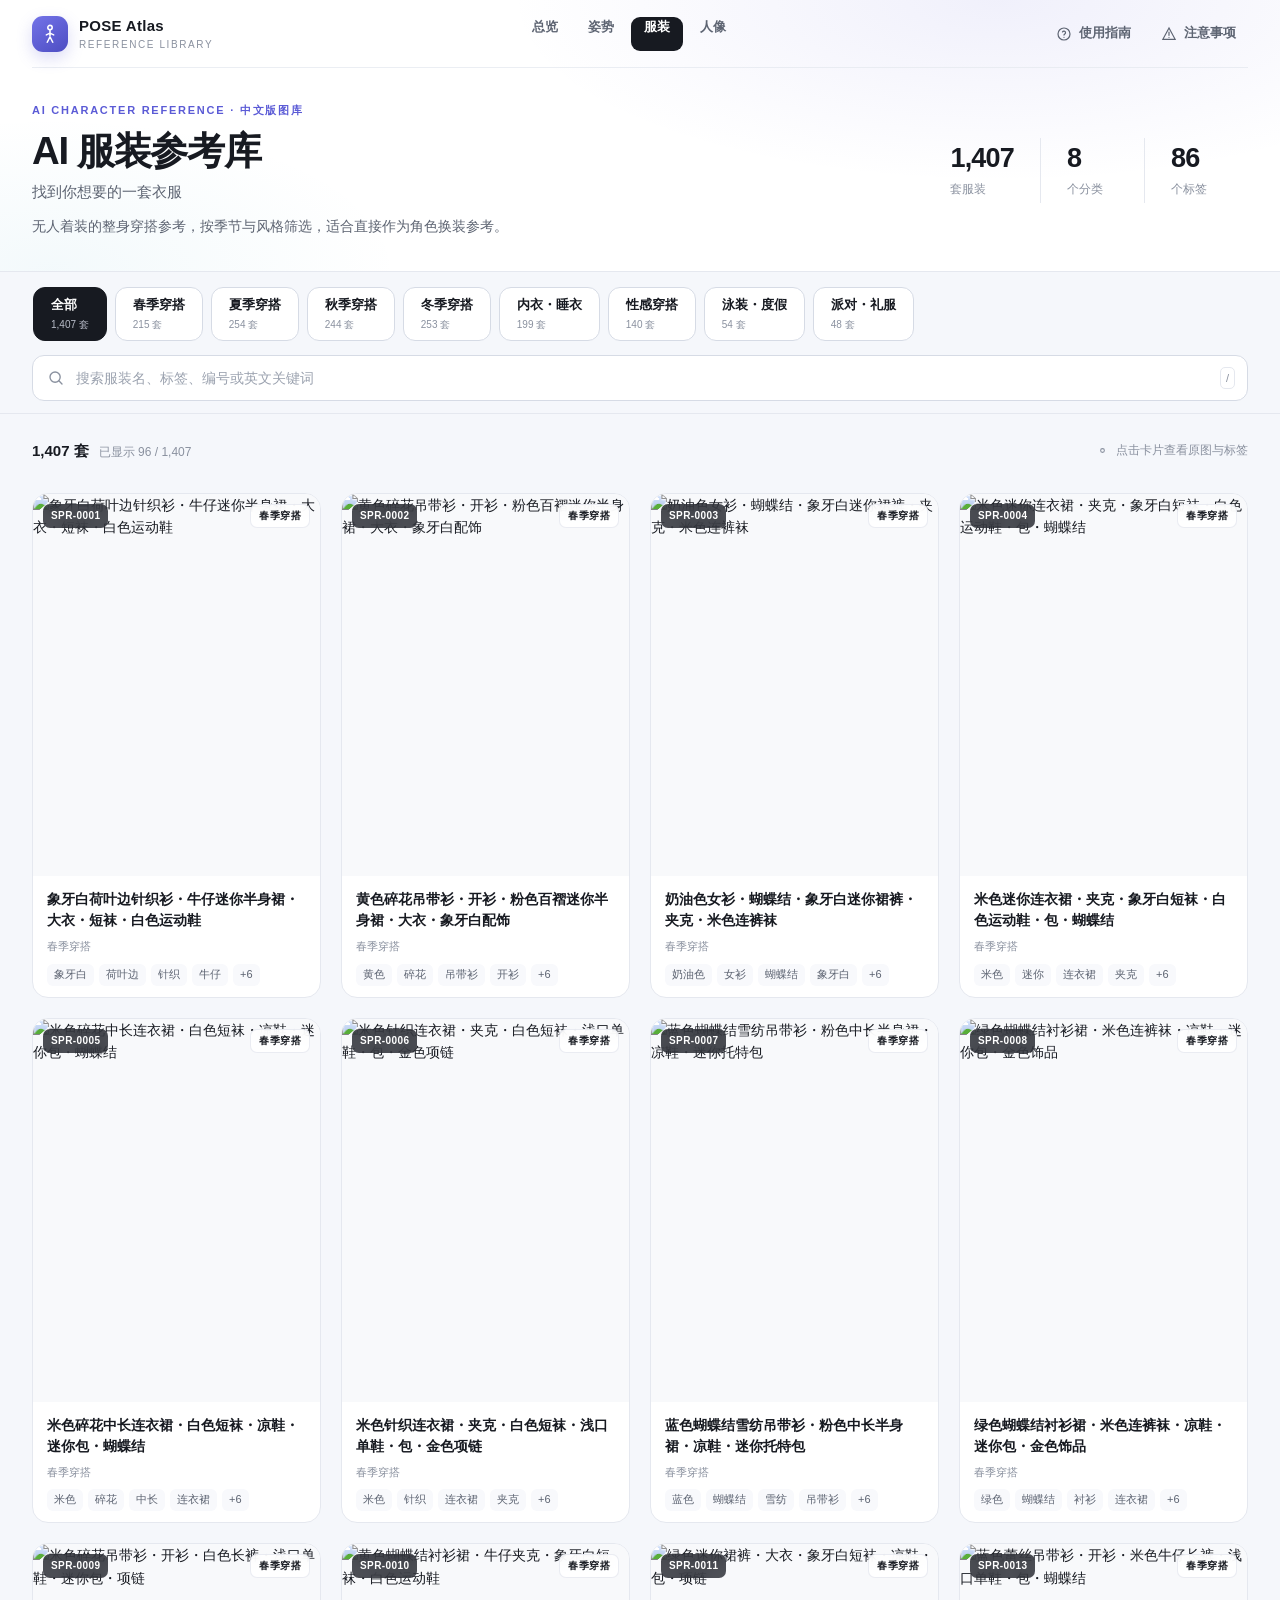
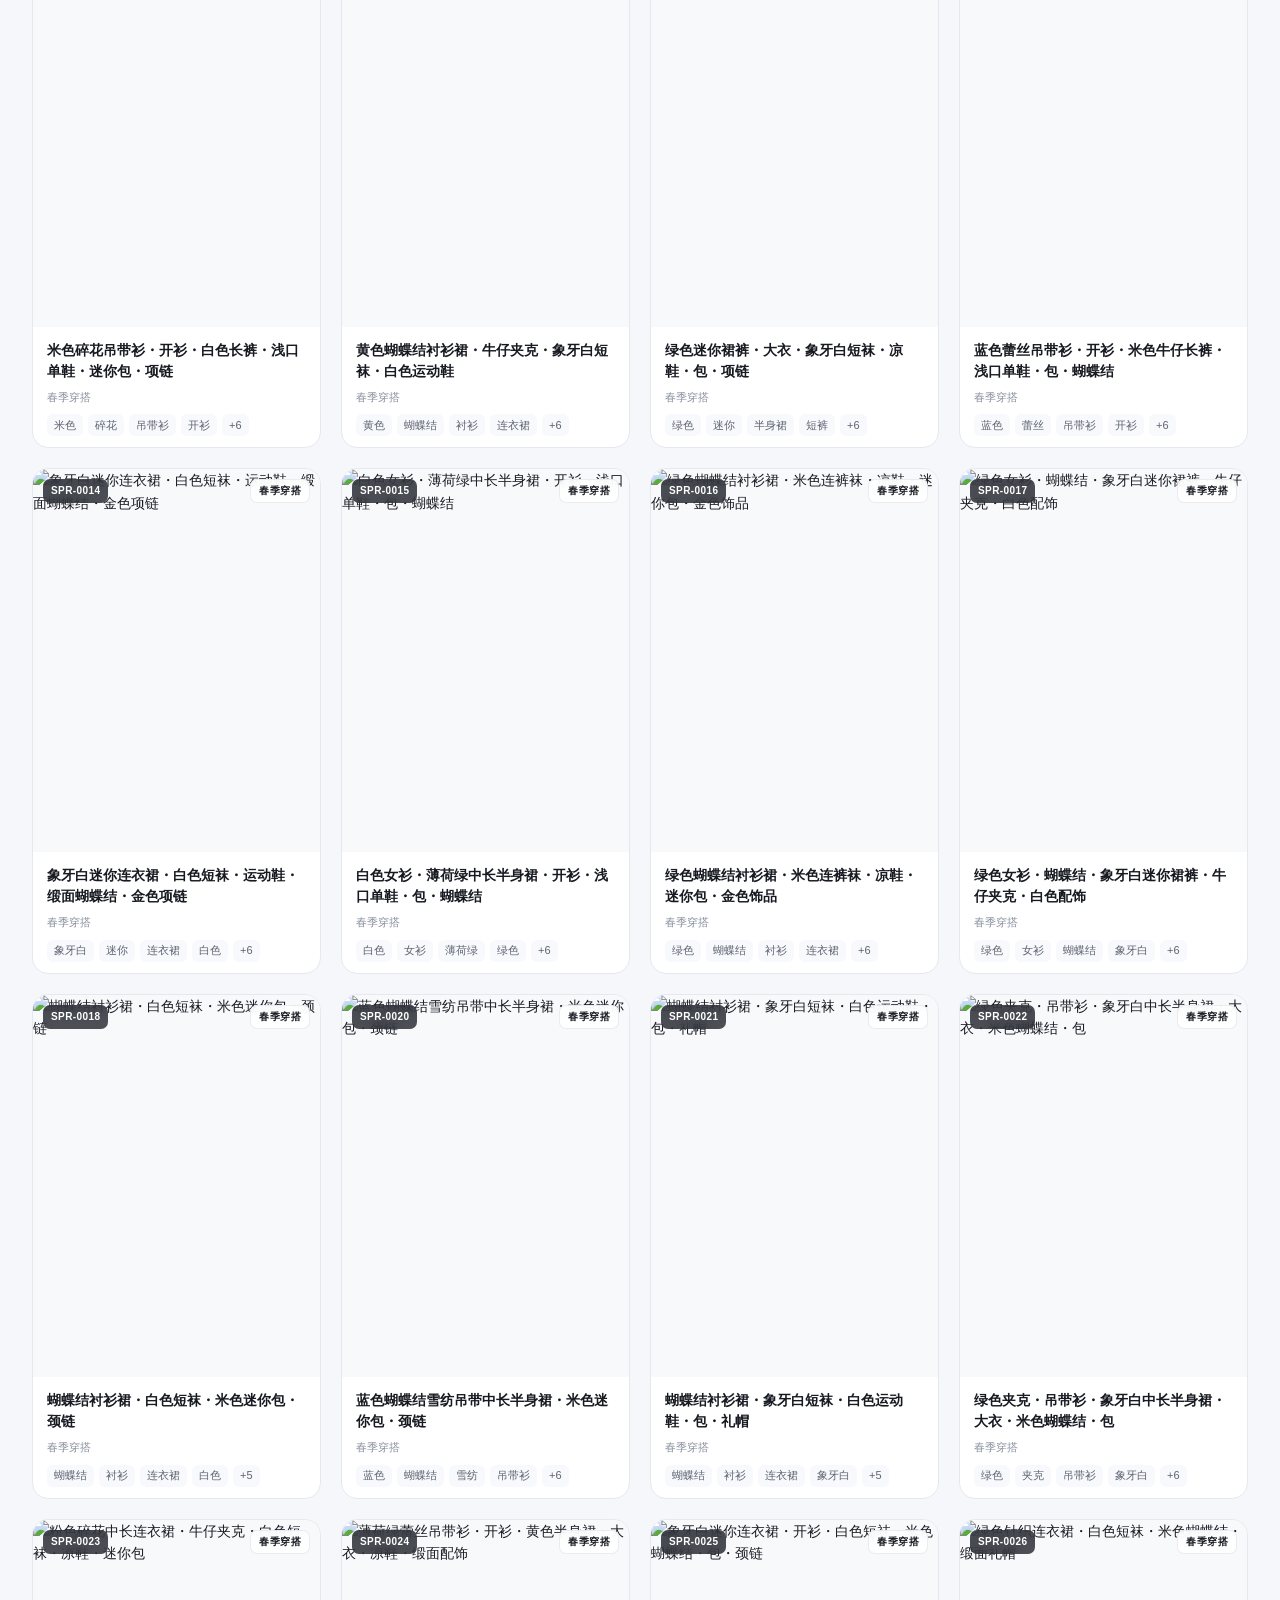
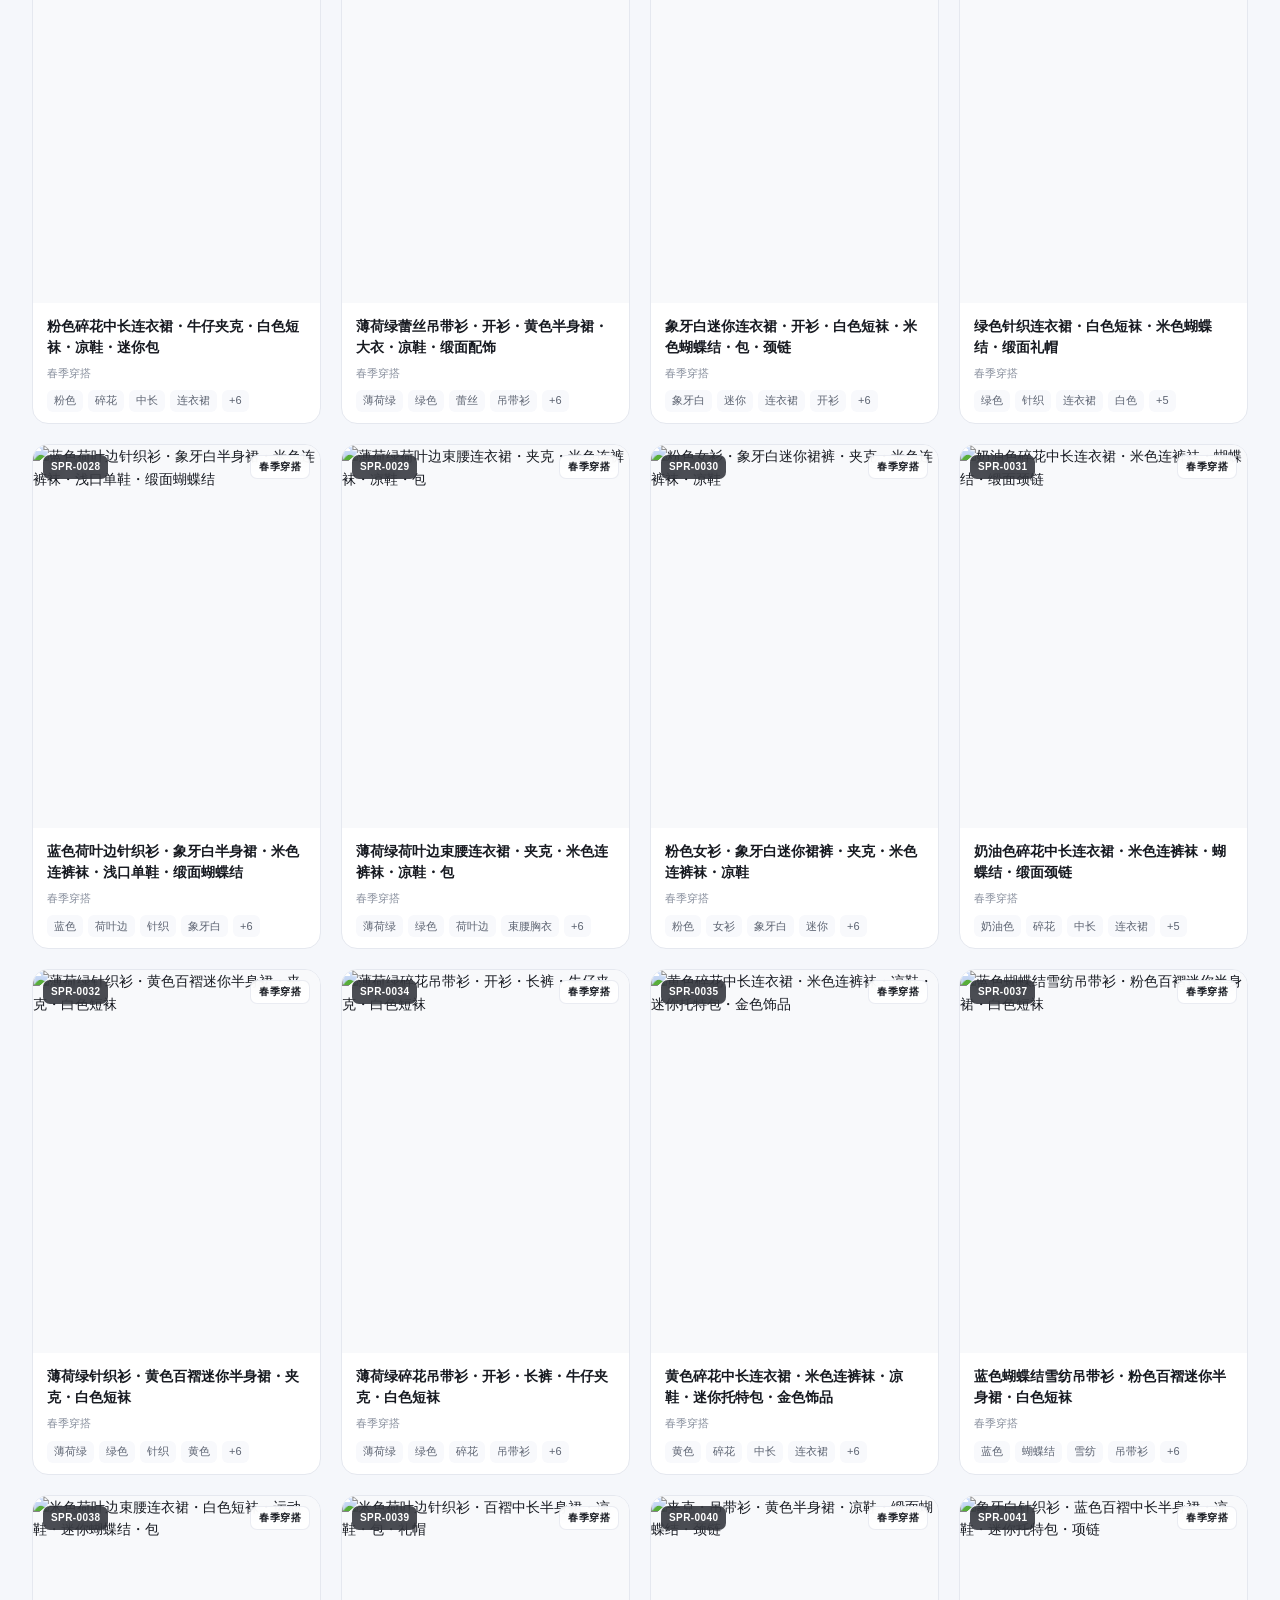
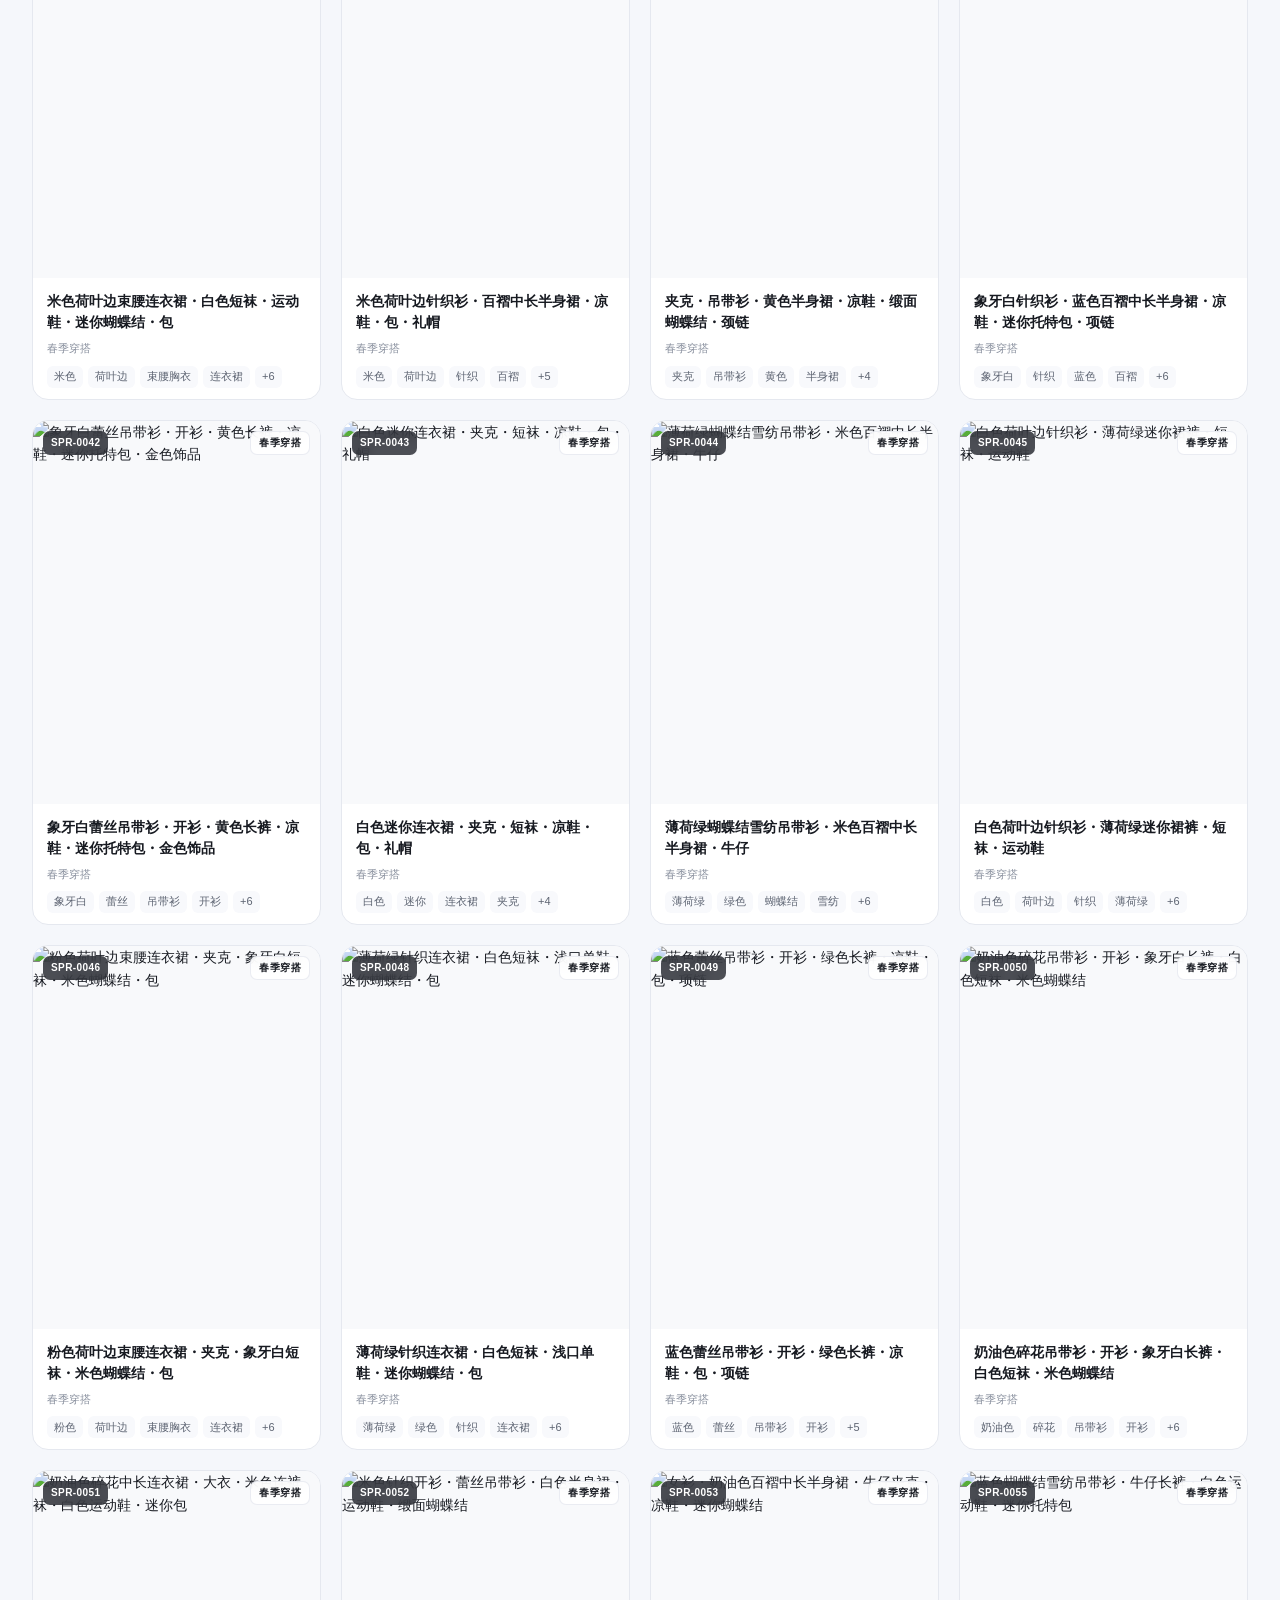
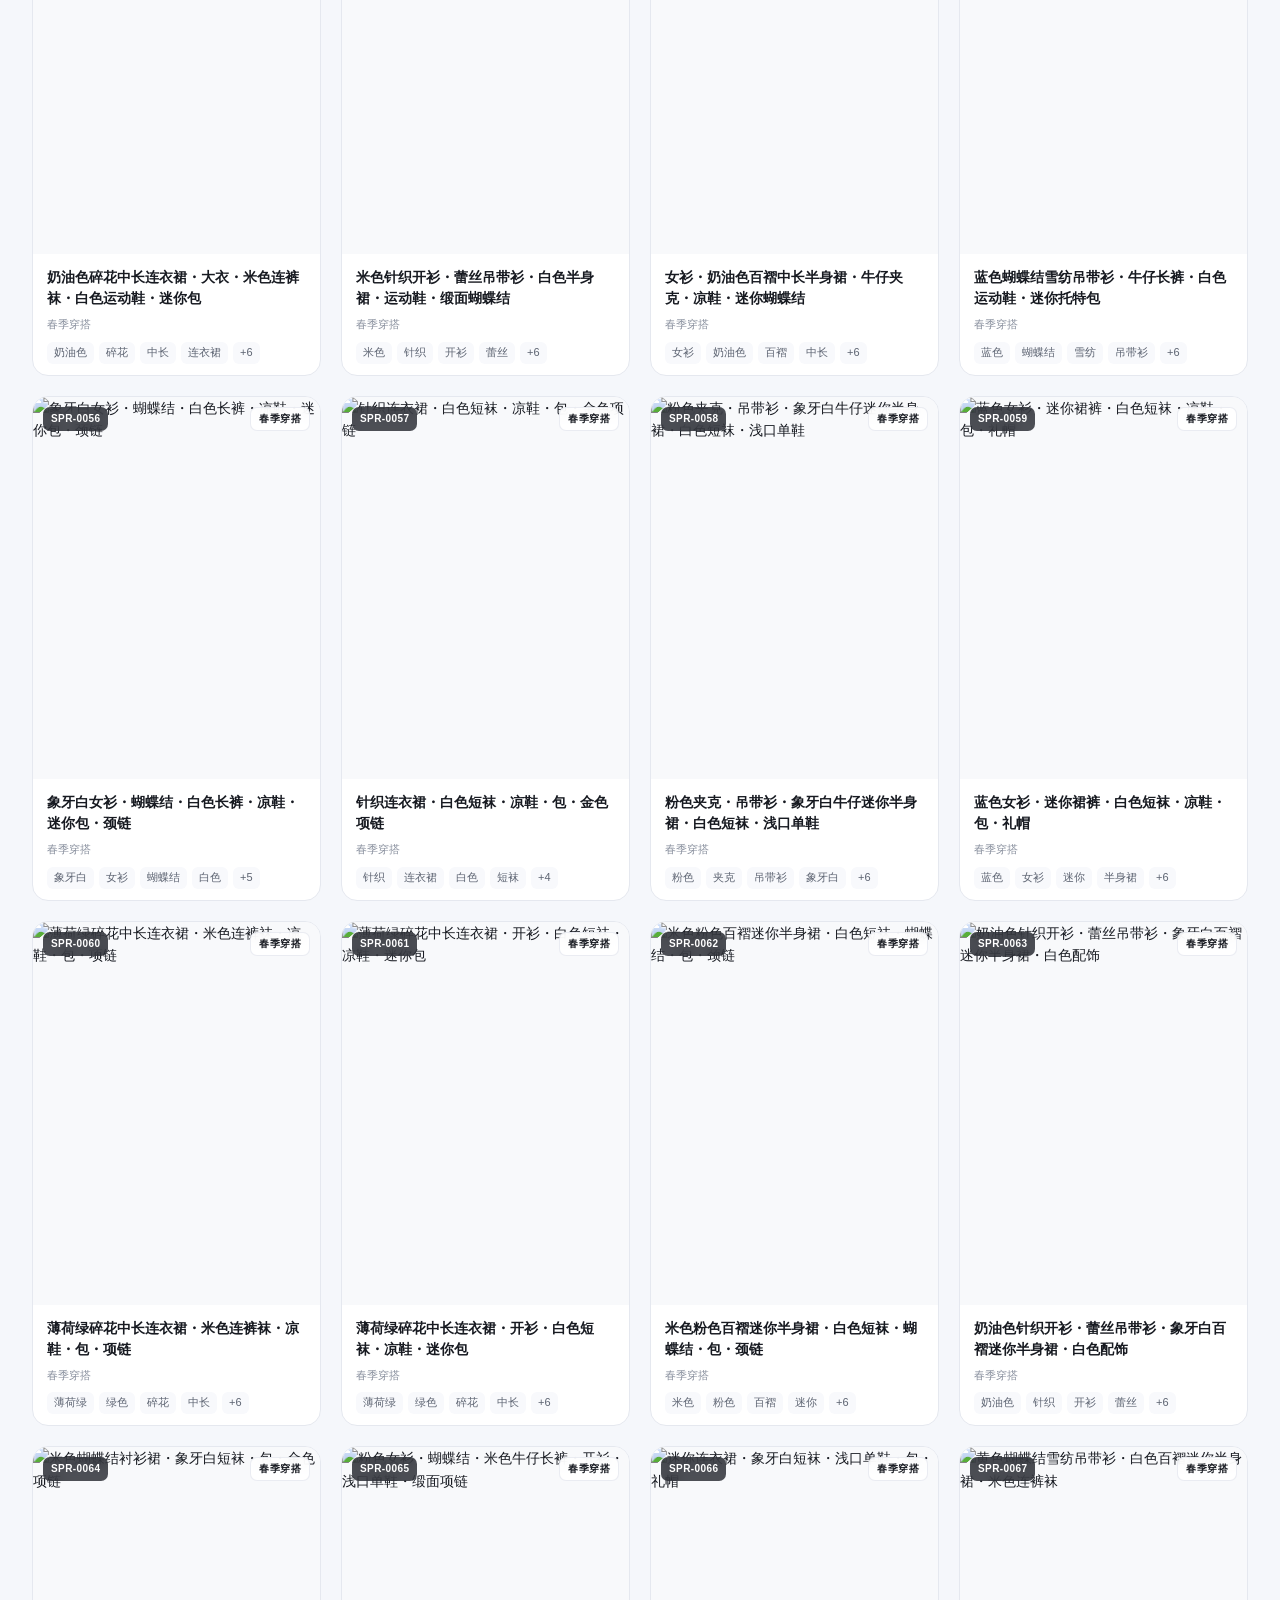
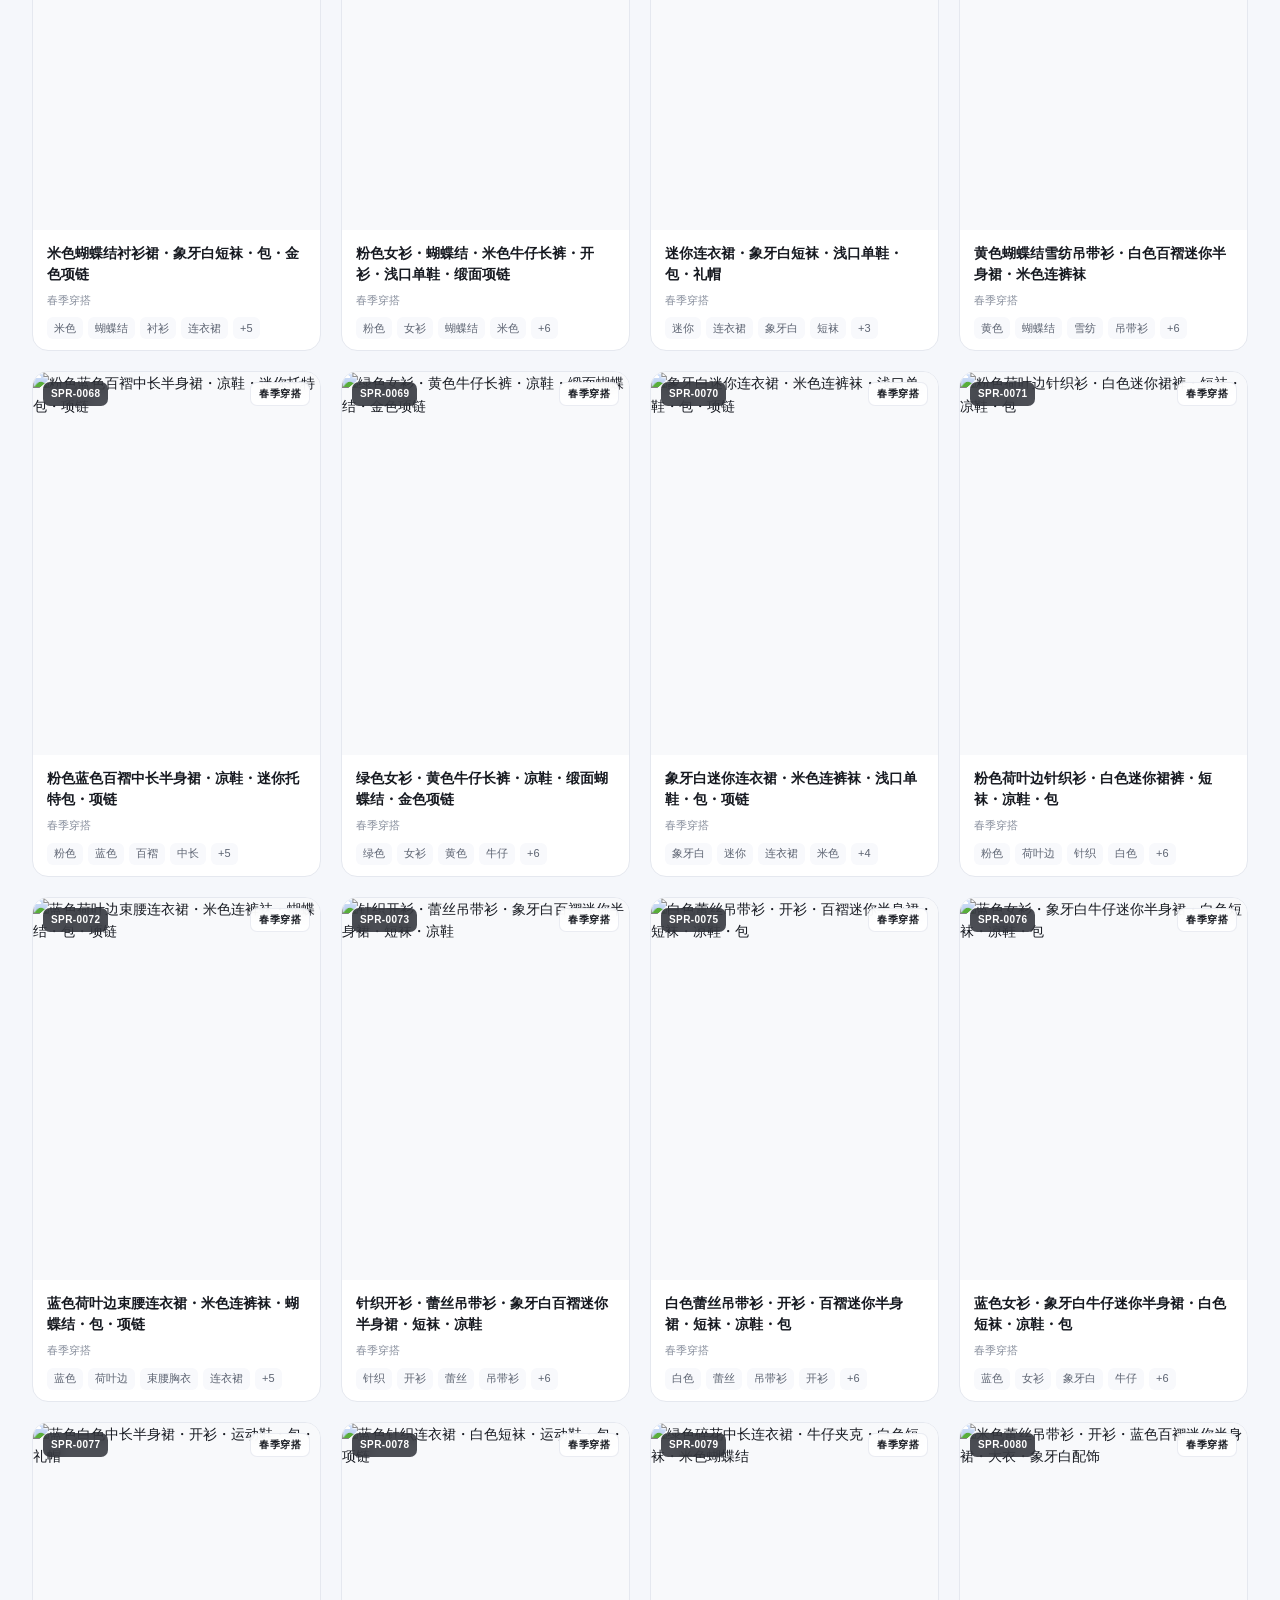
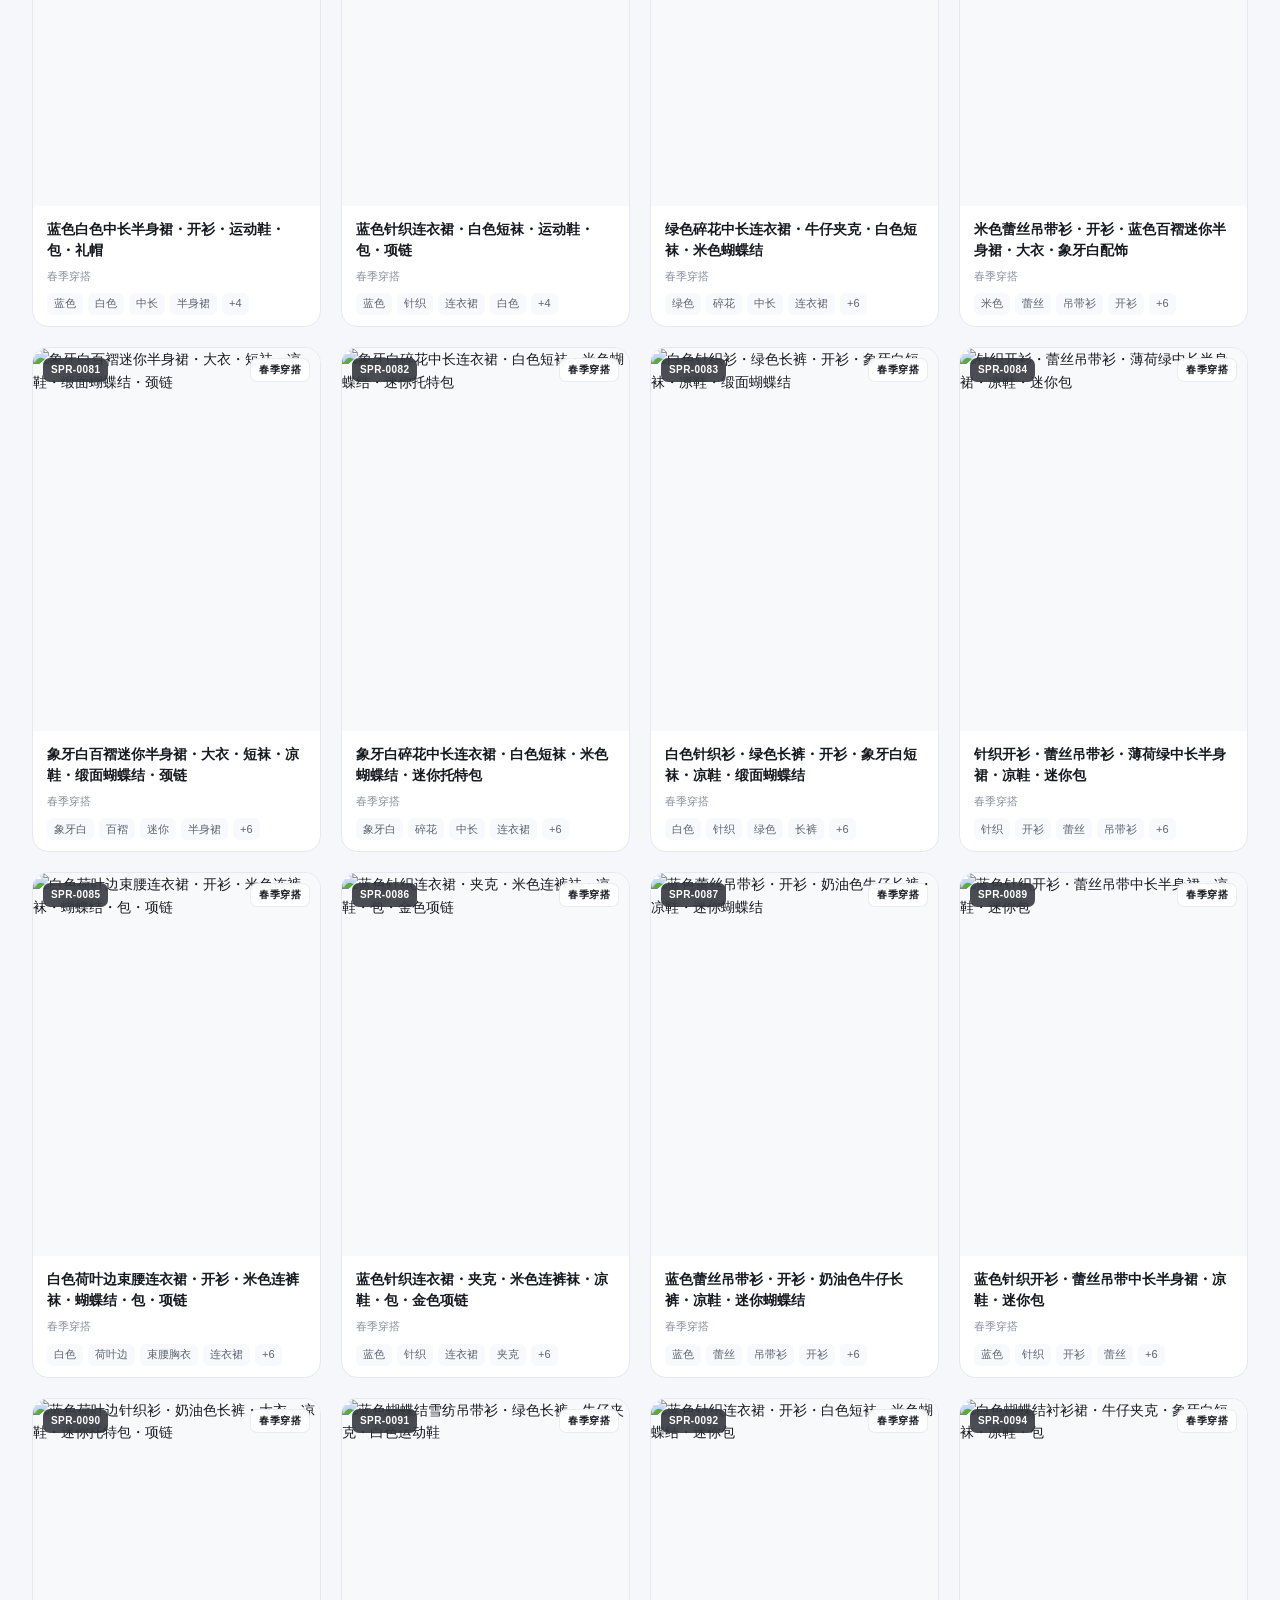
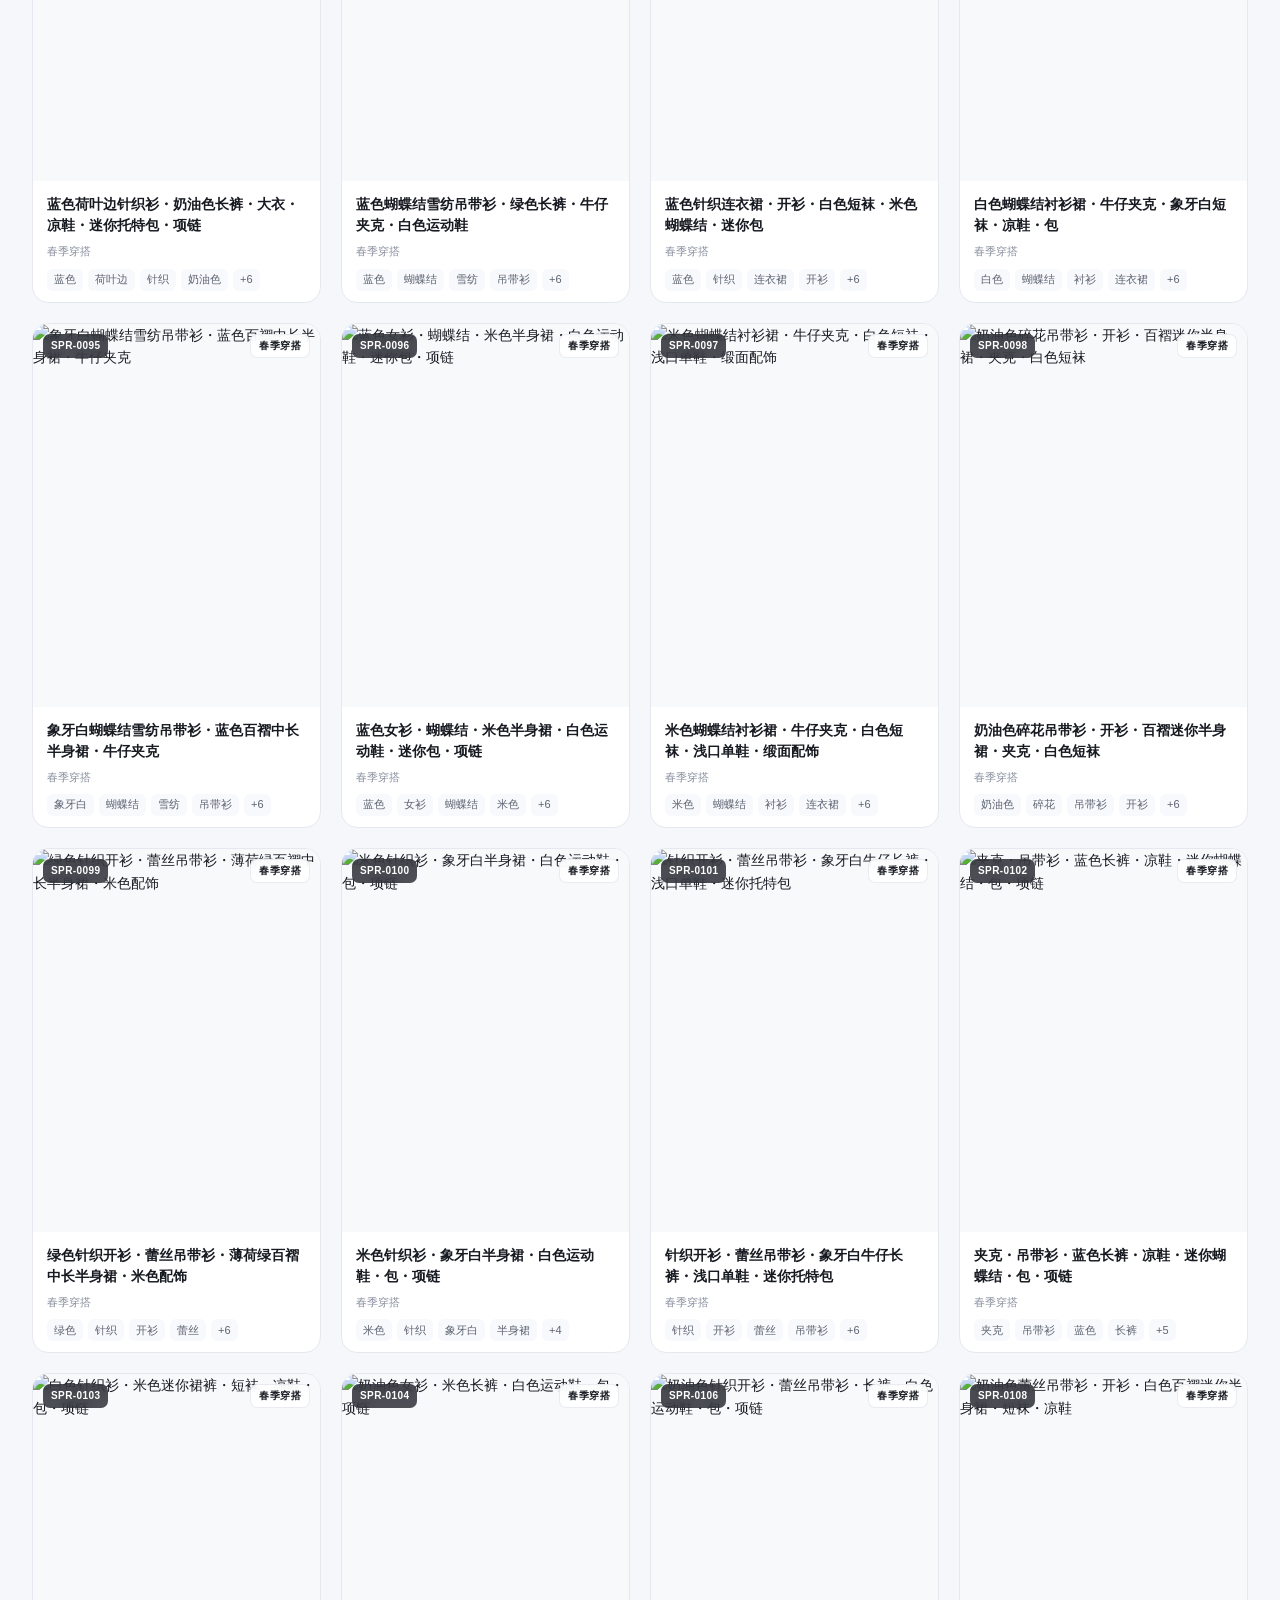
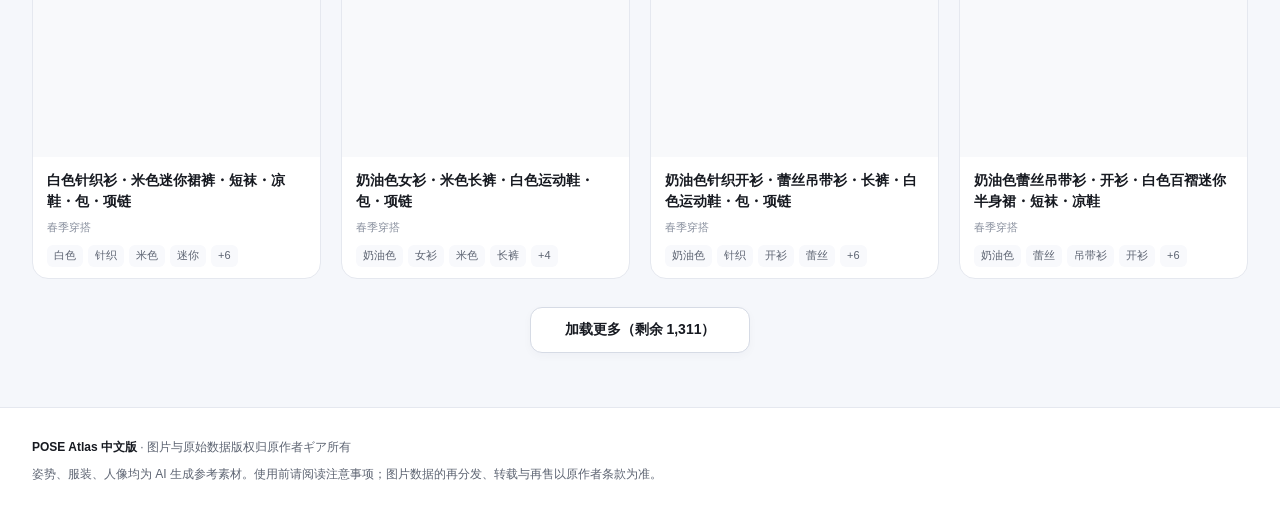
==== costumes/index.html @ c14f624c "Add the pose, costume and portrait HTML pages. These directories were skipped by the sparse checkout" ====
<!DOCTYPE html>
<html lang="zh-CN">
<head>
<meta charset="UTF-8">
<meta name="viewport" content="width=device-width, initial-scale=1, viewport-fit=cover">
<meta name="color-scheme" content="light">
<title>AI 服装参考库｜1407 套无人穿搭</title>
<meta name="description" content="按春夏秋冬、内衣睡衣、泳装与礼服筛选 1407 套 AI 服装参考，适合角色换装与穿搭提示词。">
<meta name="keywords" content="AI 服装,穿搭参考,换装,服装图库,角色服装">
<meta name="robots" content="index, follow, max-image-preview:large, max-snippet:-1">
<meta name="application-name" content="POSE Atlas">
<meta name="theme-color" content="#f5f7fb">
<link rel="canonical" href="https://ai-pose.cyber101.cc/costumes/">
<link rel="sitemap" type="application/xml" href="/sitemap.xml">
<link rel="alternate" hreflang="zh-CN" href="https://ai-pose.cyber101.cc/costumes/">
<meta property="og:type" content="website">
<meta property="og:locale" content="zh_CN">
<meta property="og:site_name" content="POSE Atlas">
<meta property="og:title" content="AI 服装参考库｜1407 套无人穿搭">
<meta property="og:description" content="按春夏秋冬、内衣睡衣、泳装与礼服筛选 1407 套 AI 服装参考，适合角色换装与穿搭提示词。">
<meta property="og:url" content="https://ai-pose.cyber101.cc/costumes/">
<meta property="og:image" content="https://pose-images.cyber101.cc/og-cover.jpg">
<meta property="og:image:type" content="image/jpeg">
<meta property="og:image:width" content="1200">
<meta property="og:image:height" content="630">
<meta name="twitter:card" content="summary_large_image">
<meta name="twitter:title" content="AI 服装参考库｜1407 套无人穿搭">
<meta name="twitter:description" content="按春夏秋冬、内衣睡衣、泳装与礼服筛选 1407 套 AI 服装参考，适合角色换装与穿搭提示词。">
<meta name="twitter:image" content="https://pose-images.cyber101.cc/og-cover.jpg">
<link rel="icon" href="data:image/svg+xml,%3Csvg xmlns='http://www.w3.org/2000/svg' viewBox='0 0 32 32'%3E%3Crect width='32' height='32' rx='8' fill='%235b5bd6'/%3E%3Ccircle cx='16' cy='9' r='3.2' fill='white'/%3E%3Cpath d='M16 13.5c-2.5 0-4 1.6-4 3.8v3.8h2v7h4v-7h2v-3.8c0-2.2-1.5-3.8-4-3.8z' fill='white'/%3E%3C/svg%3E">
<link rel="stylesheet" href="/site.css">
<script type="application/ld+json">
{
  "@context": "https://schema.org",
  "@graph": [
    {
      "@type": "WebSite",
      "@id": "https://ai-pose.cyber101.cc/#website",
      "url": "https://ai-pose.cyber101.cc/",
      "name": "POSE Atlas",
      "alternateName": "AI 角色参考库",
      "description": "姿势、服装、人像三合一 AI 绘画参考库。",
      "inLanguage": "zh-CN"
    },
    {
      "@type": "ImageGallery",
      "@id": "https://ai-pose.cyber101.cc/costumes/#webpage",
      "url": "https://ai-pose.cyber101.cc/costumes/",
      "name": "AI 服装参考库",
      "description": "按春夏秋冬、内衣睡衣、泳装与礼服筛选 1407 套 AI 服装参考，适合角色换装与穿搭提示词。",
      "isPartOf": { "@id": "https://ai-pose.cyber101.cc/#website" },
      "inLanguage": "zh-CN",
      "about": { "@type": "Thing", "name": "服装穿搭参考" }
    }
  ]
}
</script>
</head>
<body>
<header class="site-header">
  <div class="shell topbar">
    <a class="brand" href="/" aria-label="返回参考库首页">
      <span class="brand-mark"><svg width="22" height="22" viewBox="0 0 24 24" fill="none" stroke="currentColor" stroke-width="1.7" stroke-linecap="round"><circle cx="12" cy="5" r="2.4"/><path d="M12 8v6m0-3-4 2m4-2 4 2m-4 2-3 6m3-6 3 6"/></svg></span>
      <span class="brand-copy"><strong>POSE Atlas</strong><span>Reference Library</span></span>
    </a>
<nav class="gallery-nav" aria-label="图库入口">
      <a href="/">总览</a>
      <a href="/poses/">姿势</a>
      <a href="/costumes/" aria-current="page">服装</a>
      <a href="/portraits/">人像</a>
    </nav>
    <nav class="top-actions" aria-label="帮助">
      <button class="action-btn" type="button" data-info="guide"><svg width="16" height="16" viewBox="0 0 24 24" fill="none" stroke="currentColor" stroke-width="1.8" stroke-linecap="round"><circle cx="12" cy="12" r="9"/><path d="M9.7 9a2.4 2.4 0 0 1 4.6 1c0 1.8-2.3 2-2.3 3.6M12 17h.01"/></svg><span class="action-text">使用指南</span></button>
      <button class="action-btn" type="button" data-info="notice"><svg width="16" height="16" viewBox="0 0 24 24" fill="none" stroke="currentColor" stroke-width="1.8" stroke-linecap="round"><path d="M12 3 2.8 20h18.4L12 3Z"/><path d="M12 9v5m0 3h.01"/></svg><span class="action-text">注意事项</span></button>
    </nav>
  </div>
  <div class="shell hero">
    <div>
      <p class="eyebrow">AI CHARACTER REFERENCE · 中文版图库</p>
      <h1>AI 服装参考库<span class="hero-tagline">找到你想要的一套衣服</span></h1>
      <p class="hero-desc">无人着装的整身穿搭参考，按季节与风格筛选，适合直接作为角色换装参考。</p>
    </div>
    <div class="hero-stats" aria-label="图库统计">
      <div class="stat"><strong id="statTotal">1,407</strong><span>套服装</span></div>
      <div class="stat"><strong>8</strong><span>个分类</span></div>
      <div class="stat"><strong>86</strong><span>个标签</span></div>
    </div>
  </div>
</header>
<section class="controls" aria-label="图库筛选">
  <div class="shell controls-inner">
    <div class="line-tabs" id="lineTabs" role="tablist" aria-label="分类"></div>
    <div class="search-row">
      <label class="search-box">
        <svg width="18" height="18" viewBox="0 0 24 24" fill="none" stroke="currentColor" stroke-width="1.8" stroke-linecap="round"><circle cx="10.8" cy="10.8" r="6.8"/><path d="m20 20-4.2-4.2"/></svg>
        <input id="searchInput" type="search" placeholder="搜索服装名、标签、编号或英文关键词" autocomplete="off" aria-label="搜索">
        <button class="search-clear" id="searchClear" type="button" aria-label="清空搜索" hidden><svg width="13" height="13" viewBox="0 0 24 24" fill="none" stroke="currentColor" stroke-width="2" stroke-linecap="round"><path d="m6 6 12 12M18 6 6 18"/></svg></button>
        <span class="search-key" aria-hidden="true">/</span>
      </label>
    </div>
  </div>
</section>
<main class="shell">
  <h2 class="sr-only">服装图库列表</h2>
  <div class="result-head">
    <div class="result-summary"><strong id="resultCount">正在加载图库…</strong><span id="visibleCount"></span></div>
    <div class="result-hint"><svg width="15" height="15" viewBox="0 0 24 24" fill="none" stroke="currentColor" stroke-width="1.7" stroke-linecap="round"><circle cx="12" cy="12" r="3"/></svg>点击卡片查看原图与标签</div>
  </div>
  <div class="active-filters" id="activeFilters" aria-label="当前筛选条件"></div>
  <div class="grid" id="grid" aria-live="polite">
    <div class="pose-card skeleton"><div class="card-image"></div><div class="skeleton-line"></div><div class="skeleton-line short"></div></div>
    <div class="pose-card skeleton"><div class="card-image"></div><div class="skeleton-line"></div><div class="skeleton-line short"></div></div>
    <div class="pose-card skeleton"><div class="card-image"></div><div class="skeleton-line"></div><div class="skeleton-line short"></div></div>
    <div class="pose-card skeleton"><div class="card-image"></div><div class="skeleton-line"></div><div class="skeleton-line short"></div></div>
  </div>
  <button class="load-more" id="loadMore" type="button" hidden>加载更多</button>
</main>
<footer class="site-footer">
  <div class="shell footer-inner">
    <div class="footer-copy">
      <p><strong>POSE Atlas 中文版</strong> · 图片与原始数据版权归原作者ギア所有</p>
      <p>姿势、服装、人像均为 AI 生成参考素材。使用前请阅读注意事项；图片数据的再分发、转载与再售以原作者条款为准。</p>
    </div>
  </div>
</footer>
<div class="viewer" id="viewer" role="dialog" aria-modal="true" aria-labelledby="viewerTitle" hidden>
  <section class="viewer-panel">
    <button class="viewer-close" id="viewerClose" type="button" aria-label="关闭大图"><svg width="20" height="20" viewBox="0 0 24 24" fill="none" stroke="currentColor" stroke-width="1.8" stroke-linecap="round"><path d="m6 6 12 12M18 6 6 18"/></svg></button>
    <div class="viewer-stage" id="viewerStage">
      <img class="viewer-image" id="viewerImage" alt="" draggable="false">
      <span class="image-status" id="imageStatus" hidden>正在加载原图…</span>
      <button class="viewer-nav prev" id="anglePrev" type="button" aria-label="上一张"><svg width="24" height="24" viewBox="0 0 24 24" fill="none" stroke="currentColor" stroke-width="1.7" stroke-linecap="round"><path d="m15 5-7 7 7 7"/></svg></button>
      <button class="viewer-nav next" id="angleNext" type="button" aria-label="下一张"><svg width="24" height="24" viewBox="0 0 24 24" fill="none" stroke="currentColor" stroke-width="1.7" stroke-linecap="round"><path d="m9 5 7 7-7 7"/></svg></button>
    </div>
    <aside class="viewer-side">
      <div class="viewer-heading">
        <div class="viewer-eyebrow"><span id="viewerNumber">ITEM</span><span class="viewer-position" id="viewerPosition"></span></div>
        <h2 id="viewerTitle">详情</h2>
        <div class="id-row"><code class="viewer-id" id="viewerId"></code><button class="copy-btn" id="copyId" type="button">复制 ID</button></div>
      </div>
      <div id="viewerTags"></div>
      <div class="download-stack">
        <a class="download-btn" id="downloadImage" href="#" download><svg width="17" height="17" viewBox="0 0 24 24" fill="none" stroke="currentColor" stroke-width="1.8" stroke-linecap="round"><path d="M12 3v12m-5-5 5 5 5-5M4 20h16"/></svg>下载原图</a>
        <a class="open-btn" id="openImage" href="#" target="_blank" rel="noopener noreferrer"><svg width="16" height="16" viewBox="0 0 24 24" fill="none" stroke="currentColor" stroke-width="1.8" stroke-linecap="round"><path d="M14 4h6v6m0-6-9 9M19 14v6H4V5h6"/></svg>新窗口打开</a>
      </div>
      <dl class="metadata" id="viewerMeta"></dl>
      <div class="keyboard-help"><kbd>←</kbd> <kbd>→</kbd> 切换条目<br><kbd>Esc</kbd> 关闭 · 手机可左右滑动</div>
    </aside>
  </section>
</div>
<dialog class="info-dialog" id="infoDialog">
  <div class="info-head"><h2 id="infoTitle">使用指南</h2><button class="info-close" id="infoClose" type="button" aria-label="关闭"><svg width="18" height="18" viewBox="0 0 24 24" fill="none" stroke="currentColor" stroke-width="1.8" stroke-linecap="round"><path d="m6 6 12 12M18 6 6 18"/></svg></button></div>
  <div class="info-content" id="infoContent"></div>
</dialog>
<script>
window.GALLERY_PAGE = {
  kind: 'costume',
  dataUrl: '/data/costume-zh.json',
  tabField: '分类',
  allLabel: '全部',
  titleField: '服装名称',
  unit: '套',
  emptyTitle: '没有找到匹配的服装',
  tabs: ['春季穿搭','夏季穿搭','秋季穿搭','冬季穿搭','内衣・睡衣','性感穿搭','泳装・度假','派对・礼服'],
  meta: item => [['分类', item.分类], ['英文关键词', item.关键词], ['标签数', String((item.标签 || []).length)]],
  info: {
    guide: { title: '使用指南', html: '<ul><li>服装图多为<strong>无人体穿搭</strong>，适合直接作为角色换装参考。</li><li>按季节/风格页签筛选，或搜索单品、颜色、英文关键词。</li><li>点击卡片查看原图，可复制 ID、下载或新窗口打开。</li></ul>' },
    notice: { title: '注意事项', html: '<ul><li>图片为 AI 生成的虚构服装参考，并非真实品牌商品图。</li><li><strong>禁止对图片数据本身进行再分发、转载或转售。</strong></li><li>图库含内衣与性感穿搭分类，未成年人请勿访问。</li></ul>' }
  }
};
</script>
<script src="/gallery-simple.js"></script>
<script defer src="https://u.authbox.cn/script.js" data-website-id="cde8a23b-4bf6-4ded-8cd9-2c9551dc8d38"></script>
</body>
</html>
---- site.css ----
:root{
  --bg:#f5f7fb;--surface:#fff;--surface-2:#f8f9fc;--text:#171a21;--text-2:#5d6472;
  --text-3:#8a919f;--line:#e5e8ef;--line-strong:#d6dbe5;--accent:#5b5bd6;
  --accent-dark:#4747b8;--accent-soft:#eeeeff;--success:#137a52;--shadow:0 14px 40px rgba(28,35,60,.09);
  --radius:16px;--font:-apple-system,BlinkMacSystemFont,"Segoe UI","PingFang SC","Hiragino Sans GB","Microsoft YaHei",sans-serif;
}
*{box-sizing:border-box}
[hidden]{display:none!important}
html{scroll-behavior:smooth}
body{margin:0;background:var(--bg);color:var(--text);font:14px/1.6 var(--font);-webkit-font-smoothing:antialiased}
body.viewer-open{overflow:hidden}
button,input,select{font:inherit}
button,a{-webkit-tap-highlight-color:transparent}
button{color:inherit}
a{color:inherit}
button:focus-visible,a:focus-visible,input:focus-visible,select:focus-visible,[tabindex]:focus-visible{outline:3px solid rgba(91,91,214,.28);outline-offset:2px}
svg{display:block;flex:0 0 auto}
.shell{width:min(1560px,calc(100% - 64px));margin-inline:auto}
.site-header{position:relative;overflow:hidden;background:var(--surface);border-bottom:1px solid var(--line)}
.site-header::before{content:"";position:absolute;inset:0;pointer-events:none;background:radial-gradient(700px 260px at 78% 0,rgba(91,91,214,.09),transparent 70%),radial-gradient(500px 220px at 4% 100%,rgba(54,162,196,.06),transparent 70%)}
.topbar,.hero{position:relative}
.topbar{min-height:68px;display:flex;align-items:center;justify-content:space-between;gap:20px;border-bottom:1px solid rgba(229,232,239,.75)}
.brand{display:flex;align-items:center;gap:11px;text-decoration:none}
.brand-mark{width:36px;height:36px;border-radius:11px;display:grid;place-items:center;color:#fff;background:linear-gradient(145deg,#7373e8,#4d4dc2);box-shadow:0 6px 16px rgba(91,91,214,.22)}
.brand-copy{display:flex;flex-direction:column;line-height:1.2}
.brand-copy strong{font-size:15px;letter-spacing:.02em}
.brand-copy span{font-size:10px;color:var(--text-3);letter-spacing:.16em;text-transform:uppercase;margin-top:4px}
.top-actions{display:flex;align-items:center;gap:6px}
.action-btn{height:38px;padding:0 12px;border:0;border-radius:9px;background:transparent;color:var(--text-2);display:inline-flex;align-items:center;gap:7px;cursor:pointer;text-decoration:none;font-size:13px;font-weight:600}
.action-btn:hover{background:var(--surface-2);color:var(--text)}
.action-btn.author{border:1px solid var(--line);margin-left:5px}
.hero{display:flex;align-items:center;justify-content:space-between;gap:40px;padding:34px 0 32px}
.eyebrow{margin:0 0 8px;color:var(--accent);font-size:11px;font-weight:800;letter-spacing:.16em;text-transform:uppercase}
.hero h1{margin:0;font-size:clamp(28px,3vw,40px);line-height:1.2;letter-spacing:-.035em;font-weight:800}
.hero h1 .hero-tagline{display:block;margin-top:7px;color:var(--text-2);font-size:15px;font-weight:500;letter-spacing:0;line-height:1.4}
.sr-only{position:absolute!important;width:1px;height:1px;padding:0;margin:-1px;overflow:hidden;clip:rect(0,0,0,0);white-space:nowrap;border:0}
.hero-desc{max-width:740px;margin:12px 0 0;color:var(--text-2);font-size:14px;line-height:1.8;text-wrap:pretty}
.hero-stats{display:flex;align-items:center;flex:0 0 auto}
.stat{min-width:104px;padding:4px 26px;border-left:1px solid var(--line)}
.stat:first-child{border-left:0}
.stat strong{display:block;font-size:27px;line-height:1.2;letter-spacing:-.03em;font-variant-numeric:tabular-nums}
.stat span{display:block;margin-top:6px;font-size:12px;color:var(--text-3)}
.controls{position:sticky;top:0;z-index:30;background:rgba(245,247,251,.92);backdrop-filter:blur(16px);-webkit-backdrop-filter:blur(16px);border-bottom:1px solid var(--line)}
.controls-inner{padding:14px 0 12px}
.line-tabs{display:flex;gap:8px;overflow-x:auto;padding:1px 1px 4px;scrollbar-width:none}
.line-tabs::-webkit-scrollbar{display:none}
.line-tab{flex:0 0 auto;min-height:48px;padding:7px 17px;border:1px solid var(--line-strong);border-radius:12px;background:var(--surface);cursor:pointer;text-align:left;transition:border-color .16s,background .16s,color .16s}
.line-tab:hover{border-color:#b9bfe0}
.line-tab[aria-selected="true"]{background:var(--text);border-color:var(--text);color:#fff}
.tab-name{display:block;font-size:13px;font-weight:700;white-space:nowrap}
.tab-count{display:block;margin-top:1px;font-size:10px;color:var(--text-3);white-space:nowrap;font-variant-numeric:tabular-nums}
.line-tab[aria-selected="true"] .tab-count{color:#b9bdc9}
.search-row{display:flex;gap:10px;margin-top:10px}
.search-box{position:relative;flex:1;display:flex;align-items:center}
.search-box>svg{position:absolute;left:15px;color:var(--text-3);pointer-events:none}
.search-box input{width:100%;height:46px;border:1px solid var(--line-strong);border-radius:12px;background:var(--surface);padding:0 76px 0 43px;color:var(--text);font-size:14px;outline:none;transition:border-color .16s,box-shadow .16s}
.search-box input::placeholder{color:#9ba2af}
.search-box input:focus{border-color:var(--accent);box-shadow:0 0 0 3px rgba(91,91,214,.10)}
.search-clear{position:absolute;right:42px;width:28px;height:28px;border:0;border-radius:50%;background:var(--surface-2);color:var(--text-2);cursor:pointer;display:grid;place-items:center}
.search-clear:hover{background:var(--line)}
.search-key{position:absolute;right:13px;color:var(--text-3);font-size:11px;border:1px solid var(--line);border-radius:5px;padding:0 5px;line-height:20px}
.filter-toggle{display:none;height:46px;padding:0 15px;border:1px solid var(--line-strong);border-radius:12px;background:var(--surface);align-items:center;gap:7px;font-weight:700;cursor:pointer}
.filter-badge{min-width:19px;height:19px;padding:0 5px;border-radius:99px;background:var(--accent);color:#fff;font-size:11px;display:grid;place-items:center}
.filter-badge:empty{display:none}
.filter-panel{display:grid;grid-template-columns:minmax(180px,.9fr) minmax(390px,1.8fr) minmax(220px,1fr) auto;gap:14px;align-items:end;margin-top:12px;padding-top:12px;border-top:1px solid var(--line)}
.filter-field{min-width:0}
.filter-label{display:block;margin:0 0 6px 2px;color:var(--text-2);font-size:11px;font-weight:700}
.select-wrap{position:relative}
.select-wrap::after{content:"";position:absolute;right:14px;top:50%;width:7px;height:7px;border-right:1.5px solid var(--text-2);border-bottom:1.5px solid var(--text-2);transform:translateY(-70%) rotate(45deg);pointer-events:none}
select{width:100%;height:42px;padding:0 34px 0 12px;border:1px solid var(--line-strong);border-radius:10px;background:var(--surface);color:var(--text);font-size:13px;appearance:none;cursor:pointer;outline:none}
.segmented{display:flex;gap:3px;padding:3px;border:1px solid var(--line-strong);border-radius:11px;background:#eceff5;overflow-x:auto;scrollbar-width:none}
.segmented::-webkit-scrollbar{display:none}
.segmented button{flex:1 0 auto;min-height:34px;padding:0 12px;border:0;border-radius:8px;background:transparent;color:var(--text-2);font-size:12px;font-weight:600;cursor:pointer;white-space:nowrap}
.segmented button:hover{color:var(--text)}
.segmented button[aria-pressed="true"]{background:var(--surface);color:var(--accent);box-shadow:0 1px 4px rgba(28,35,60,.10);font-weight:800}
.reset-btn{height:42px;padding:0 13px;border:0;background:transparent;color:var(--text-2);font-size:12px;cursor:pointer;white-space:nowrap}
.reset-btn:hover{color:var(--accent)}
main{padding:22px 0 54px}
.result-head{display:flex;align-items:center;justify-content:space-between;gap:20px;margin-bottom:15px;min-height:30px}
.result-summary{display:flex;align-items:baseline;gap:10px;flex-wrap:wrap}
.result-summary strong{font-size:15px;font-variant-numeric:tabular-nums}
.result-summary span{font-size:12px;color:var(--text-3)}
.result-hint{color:var(--text-3);font-size:12px;display:flex;align-items:center;gap:6px}
.active-filters{display:flex;gap:7px;flex-wrap:wrap;margin:-3px 0 15px}
.filter-chip{height:28px;padding:0 9px;border:1px solid #dcdcf5;border-radius:8px;background:var(--accent-soft);color:var(--accent-dark);display:inline-flex;align-items:center;gap:6px;font-size:11px;cursor:pointer}
.filter-chip::after{content:"×";font-size:15px;line-height:1}
.grid{display:grid;grid-template-columns:repeat(auto-fill,minmax(250px,1fr));gap:20px}
.pose-card{min-width:0;background:var(--surface);border:1px solid var(--line);border-radius:var(--radius);overflow:hidden;cursor:zoom-in;transition:transform .18s,box-shadow .18s,border-color .18s;outline:none}
.pose-card:hover,.pose-card:focus-visible{transform:translateY(-3px);border-color:#ccd1e3;box-shadow:var(--shadow)}
.card-image{position:relative;aspect-ratio:3/4;overflow:hidden;background:#f8f9fb}
.main-image{display:block;width:100%;height:100%;object-fit:cover;transition:transform .35s ease,opacity .18s}
.pose-card:hover .main-image{transform:scale(1.018)}
.image-top{position:absolute;inset:10px 10px auto;display:flex;justify-content:space-between;align-items:center;gap:8px;pointer-events:none}
.pose-no,.angle-tag{display:inline-flex;align-items:center;min-height:24px;padding:0 8px;border-radius:7px;background:rgba(23,26,33,.76);backdrop-filter:blur(6px);color:#fff;font-size:10px;font-weight:700;letter-spacing:.04em}
.angle-tag{background:rgba(255,255,255,.90);color:var(--text);border:1px solid rgba(229,232,239,.8)}
.zoom-hint{position:absolute;right:10px;bottom:10px;width:32px;height:32px;border-radius:9px;display:grid;place-items:center;background:rgba(255,255,255,.9);color:var(--text-2);box-shadow:0 3px 12px rgba(20,25,40,.10);opacity:0;transform:translateY(4px);transition:.18s;pointer-events:none}
.pose-card:hover .zoom-hint{opacity:1;transform:none}
.card-body{padding:13px 14px 11px}
.card-body h3{margin:0;font-size:14px;line-height:1.5;font-weight:700;min-height:42px;display:-webkit-box;-webkit-line-clamp:2;-webkit-box-orient:vertical;overflow:hidden}
.card-meta{display:flex;align-items:center;gap:6px;margin-top:7px;color:var(--text-3);font-size:11px;white-space:nowrap;overflow:hidden}
.card-meta .system{overflow:hidden;text-overflow:ellipsis}
.card-meta .category{flex:0 0 auto;color:var(--accent);font-weight:600}
.meta-dot{opacity:.55}
.card-id{display:block;margin-top:6px;color:var(--text-3);font:10px/1.4 ui-monospace,SFMono-Regular,Menlo,monospace;white-space:nowrap;overflow:hidden;text-overflow:ellipsis}
.angle-strip{display:grid;grid-template-columns:repeat(5,minmax(0,1fr));gap:6px;padding:0 12px 12px}
.angle-thumb{min-width:0;padding:2px;border:1px solid transparent;border-radius:8px;background:transparent;cursor:pointer;transition:border-color .15s,background .15s}
.angle-thumb:hover{background:var(--surface-2);border-color:var(--line-strong)}
.angle-thumb.on{border-color:var(--accent);background:var(--accent-soft)}
.angle-thumb img{display:block;width:100%;aspect-ratio:1/1;object-fit:cover;border-radius:5px;background:#f5f6f8}
.angle-thumb span{display:block;margin:3px 0 1px;color:var(--text-3);font-size:9px;line-height:1.2;text-align:center;white-space:nowrap}
.angle-thumb.on span{color:var(--accent);font-weight:700}
.load-more{display:flex;align-items:center;justify-content:center;gap:8px;min-width:220px;height:46px;margin:28px auto 0;padding:0 22px;border:1px solid var(--line-strong);border-radius:12px;background:var(--surface);color:var(--text);font-weight:700;cursor:pointer;box-shadow:0 3px 10px rgba(28,35,60,.03)}
.load-more:hover{border-color:var(--accent);color:var(--accent)}
.empty{grid-column:1/-1;padding:80px 20px;text-align:center;background:var(--surface);border:1px dashed var(--line-strong);border-radius:var(--radius)}
.empty-icon{width:52px;height:52px;margin:0 auto 14px;border-radius:15px;background:var(--surface-2);display:grid;place-items:center;color:var(--text-3)}
.empty h3{margin:0 0 6px;font-size:17px}
.empty p{margin:0 0 18px;color:var(--text-2)}
.empty button{height:40px;padding:0 18px;border:0;border-radius:10px;background:var(--accent);color:#fff;font-weight:700;cursor:pointer}
.skeleton{pointer-events:none}
.skeleton .card-image,.skeleton-line{background:linear-gradient(90deg,#edf0f5 25%,#f7f8fb 50%,#edf0f5 75%);background-size:200% 100%;animation:shimmer 1.4s infinite}
.skeleton-line{height:12px;margin:14px;border-radius:6px}
.skeleton-line.short{width:55%;margin-top:0}
@keyframes shimmer{to{background-position:-200% 0}}
.site-footer{border-top:1px solid var(--line);background:var(--surface);padding:28px 0 34px}
.footer-inner{display:flex;justify-content:space-between;align-items:flex-start;gap:30px}
.footer-copy{max-width:720px;color:var(--text-2);font-size:12px;line-height:1.9}
.footer-copy strong{color:var(--text)}
.footer-copy p{margin:0 0 5px}
.footer-links{display:flex;flex-wrap:wrap;gap:8px;justify-content:flex-end}
.footer-links a{display:inline-flex;align-items:center;gap:6px;height:36px;padding:0 12px;border:1px solid var(--line);border-radius:9px;text-decoration:none;color:var(--text-2);font-size:12px;font-weight:600}
.footer-links a:hover{border-color:var(--accent);color:var(--accent)}
.viewer{position:fixed;inset:0;z-index:100;display:grid;place-items:center;padding:28px;background:rgba(15,18,28,.76);backdrop-filter:blur(8px);-webkit-backdrop-filter:blur(8px)}
.viewer-panel{position:relative;width:min(1180px,100%);height:min(850px,92dvh);display:grid;grid-template-columns:minmax(0,1fr) 330px;background:var(--surface);border-radius:20px;overflow:hidden;box-shadow:0 28px 90px rgba(0,0,0,.35)}
.viewer-stage{position:relative;min-width:0;min-height:0;display:grid;place-items:center;background:#eef0f4;overflow:hidden;touch-action:pan-y}
.viewer-image{display:block;width:100%;height:100%;object-fit:contain;user-select:none;-webkit-user-drag:none}
.viewer-image.is-loading{opacity:.72}
.image-status{position:absolute;left:50%;bottom:16px;transform:translateX(-50%);padding:5px 11px;border-radius:99px;background:rgba(23,26,33,.72);color:#fff;font-size:11px;pointer-events:none}
.viewer-close{position:absolute;right:14px;top:14px;z-index:4;width:42px;height:42px;border:1px solid var(--line);border-radius:12px;background:rgba(255,255,255,.94);color:var(--text);display:grid;place-items:center;cursor:pointer;box-shadow:0 4px 16px rgba(20,25,40,.08)}
.viewer-close:hover{background:#fff;color:var(--accent)}
.viewer-nav{position:absolute;top:50%;transform:translateY(-50%);width:42px;height:54px;border:1px solid rgba(214,219,229,.8);border-radius:12px;background:rgba(255,255,255,.9);display:grid;place-items:center;cursor:pointer;color:var(--text);box-shadow:0 4px 16px rgba(20,25,40,.07)}
.viewer-nav:hover{background:#fff;color:var(--accent)}
.viewer-nav.prev{left:14px}
.viewer-nav.next{right:14px}
.viewer-side{min-height:0;display:flex;flex-direction:column;gap:18px;padding:28px 24px 22px;overflow-y:auto;border-left:1px solid var(--line)}
.viewer-heading{padding-right:32px}
.viewer-eyebrow{display:flex;align-items:center;justify-content:space-between;gap:10px;color:var(--accent);font-size:11px;font-weight:800;letter-spacing:.1em}
.viewer-position{color:var(--text-3);font-weight:500;letter-spacing:0;font-variant-numeric:tabular-nums}
.viewer-heading h2{margin:8px 0 9px;font-size:20px;line-height:1.45;letter-spacing:-.01em}
.id-row{display:flex;align-items:center;gap:7px;min-width:0}
.viewer-id{min-width:0;overflow:hidden;text-overflow:ellipsis;white-space:nowrap;color:var(--text-3);font:10px/1.5 ui-monospace,SFMono-Regular,Menlo,monospace}
.copy-btn{flex:0 0 auto;border:0;background:transparent;color:var(--accent);font-size:11px;cursor:pointer;padding:2px 4px}
.side-section-title{margin:0 0 9px;color:var(--text-2);font-size:11px;font-weight:800}
.viewer-angles{display:grid;grid-template-columns:repeat(5,minmax(0,1fr));gap:6px}
.viewer-angles .angle-thumb span{font-size:9px}
.metadata{display:grid;grid-template-columns:70px 1fr;gap:8px 12px;margin:0;padding:14px 0;border-top:1px solid var(--line);border-bottom:1px solid var(--line);font-size:12px}
.metadata dt{color:var(--text-3)}
.metadata dd{margin:0;color:var(--text);font-weight:600;word-break:break-word}
.download-stack{display:grid;gap:9px}
.download-btn,.open-btn{min-height:44px;border-radius:11px;display:flex;align-items:center;justify-content:center;gap:8px;text-decoration:none;font-size:13px;font-weight:800;cursor:pointer}
.download-btn{border:1px solid var(--accent);background:var(--accent);color:#fff}
.download-btn:hover{background:var(--accent-dark)}
.open-btn{border:1px solid var(--line-strong);background:var(--surface);color:var(--text-2)}
.open-btn:hover{border-color:var(--accent);color:var(--accent)}
.keyboard-help{margin-top:auto;color:var(--text-3);font-size:10px;line-height:2}
.keyboard-help kbd{display:inline-block;min-width:20px;padding:0 4px;border:1px solid var(--line-strong);border-radius:4px;background:var(--surface-2);color:var(--text-2);font:10px/18px var(--font);text-align:center}
.info-dialog{width:min(580px,calc(100% - 32px));max-height:min(760px,86dvh);padding:0;border:1px solid var(--line);border-radius:18px;background:var(--surface);color:var(--text);box-shadow:0 24px 80px rgba(15,20,35,.22);overflow:auto}
.info-dialog::backdrop{background:rgba(15,18,28,.55);backdrop-filter:blur(5px)}
.info-dialog:focus{outline:none}
.info-head{position:sticky;top:0;z-index:1;display:flex;align-items:center;justify-content:space-between;padding:18px 22px;background:rgba(255,255,255,.96);border-bottom:1px solid var(--line)}
.info-head h2{margin:0;font-size:18px}
.info-close{width:34px;height:34px;border:0;border-radius:9px;background:var(--surface-2);display:grid;place-items:center;cursor:pointer}
.info-content{padding:20px 24px 24px;color:var(--text-2);font-size:13px;line-height:1.9}
.info-content ul{margin:0;padding-left:1.35em}
.info-content li+li{margin-top:9px}
.info-content strong{color:var(--text)}
.info-note{margin-top:18px;padding:12px 14px;border-radius:10px;background:#fff8e8;color:#86601b;font-size:12px}
@media(max-width:1180px){
  .shell{width:min(1560px,calc(100% - 40px))}
  .hero-stats .stat{min-width:86px;padding-inline:18px}
  .filter-panel{grid-template-columns:minmax(170px,.8fr) minmax(340px,1.5fr) minmax(205px,1fr)}
  .reset-btn{display:none}
  .grid{grid-template-columns:repeat(auto-fill,minmax(225px,1fr));gap:16px}
}
@media(max-width:860px){
  .hero{gap:20px}
  .stat{min-width:76px!important;padding-inline:14px!important}
  .stat strong{font-size:23px}
  .filter-panel{grid-template-columns:1fr 1.5fr}
  .filter-field.view-field{grid-column:1/-1}
  .viewer-panel{grid-template-columns:minmax(0,1fr) 285px}
  .viewer-side{padding:24px 18px 18px}
}
@media(max-width:680px){
  .shell{width:calc(100% - 24px)}
  .topbar{min-height:58px;gap:8px}
  .brand-mark{width:32px;height:32px;border-radius:9px}
  .brand-copy strong{font-size:13px}
  .brand-copy span{font-size:8px}
  .top-actions{gap:2px}
  .action-btn{width:36px;height:36px;padding:0;justify-content:center}
  .action-btn .action-text{display:none}
  .action-btn.author{display:inline-flex}
  .hero{display:block;padding:23px 0 21px}
  .eyebrow{font-size:10px;margin-bottom:6px}
  .hero h1{font-size:27px}
  .hero h1 .hero-tagline{margin-top:5px;font-size:12px}
  .hero-desc{margin-top:9px;font-size:12px;line-height:1.75}
  .hero-stats{margin-top:20px;padding-top:15px;border-top:1px solid var(--line);justify-content:space-between}
  .hero-stats .stat{flex:1;min-width:0!important;padding:0 14px!important;text-align:center}
  .hero-stats .stat:first-child{padding-left:0!important;text-align:left}
  .hero-stats .stat:last-child{padding-right:0!important;text-align:right}
  .stat strong{font-size:21px}
  .stat span{font-size:10px;margin-top:3px}
  .controls-inner{padding:10px 0}
  .line-tabs{gap:6px;padding-bottom:2px}
  .line-tab{min-height:44px;padding:5px 12px;border-radius:10px}
  .tab-name{font-size:12px}
  .tab-count{font-size:9px}
  .search-row{margin-top:8px;gap:8px}
  .search-box input{height:44px;padding-left:39px;padding-right:40px;font-size:13px}
  .search-box>svg{left:13px}
  .search-key{display:none}
  .search-clear{right:8px}
  .filter-toggle{display:flex;flex:0 0 auto}
  .filter-panel{display:none;grid-template-columns:1fr;gap:12px;margin-top:10px;padding:12px 0 3px}
  .filter-panel.open{display:grid}
  .filter-field.view-field{grid-column:auto}
  .reset-btn{display:block;width:100%;height:42px;border:1px solid var(--line-strong);border-radius:10px;background:var(--surface)}
  .filter-label{font-size:11px}
  select{height:44px;font-size:14px}
  .segmented button{min-height:38px;padding-inline:10px;font-size:12px}
  main{padding-top:16px}
  .result-head{margin-bottom:12px}
  .result-summary{gap:7px}
  .result-summary strong{font-size:13px}
  .result-summary span{font-size:10px}
  .result-hint{display:none}
  .grid{grid-template-columns:repeat(2,minmax(0,1fr));gap:10px}
  .pose-card{border-radius:12px}
  .pose-card:hover{transform:none}
  .image-top{inset:7px 7px auto}
  .pose-no,.angle-tag{min-height:21px;padding:0 6px;font-size:9px;border-radius:6px}
  .zoom-hint{display:none}
  .card-body{padding:10px 10px 8px}
  .card-body h3{font-size:12px;line-height:1.5;min-height:36px}
  .card-meta{margin-top:5px;font-size:10px;gap:4px}
  .card-meta .system{display:none}
  .card-meta .meta-dot{display:none}
  .card-id{font-size:8px;margin-top:4px}
  .angle-strip{gap:3px;padding:0 8px 8px}
  .angle-thumb{padding:2px;border-radius:6px}
  .angle-thumb img{border-radius:3px}
  .angle-thumb span{display:none}
  .load-more{width:100%;margin-top:20px}
  .empty{padding:55px 16px}
  .footer-inner{display:block}
  .footer-links{justify-content:flex-start;margin-top:16px}
  .viewer{padding:0;place-items:stretch}
  .viewer-panel{width:100%;height:100dvh;max-height:none;border-radius:0;grid-template-columns:1fr;grid-template-rows:minmax(280px,52dvh) minmax(0,1fr)}
  .viewer-stage{min-height:0}
  .viewer-side{gap:15px;padding:18px 16px calc(20px + env(safe-area-inset-bottom));border-left:0;border-top:1px solid var(--line)}
  .viewer-heading{padding-right:0}
  .viewer-heading h2{font-size:17px;margin:6px 0 7px}
  .viewer-close{right:10px;top:10px;width:38px;height:38px;border-radius:10px}
  .viewer-nav{width:36px;height:48px;border-radius:10px}
  .viewer-nav.prev{left:8px}
  .viewer-nav.next{right:8px}
  .viewer-angles{gap:5px}
  .viewer-angles .angle-thumb span{display:block;font-size:8px}
  .metadata{grid-template-columns:62px 1fr;padding:11px 0;gap:6px 10px}
  .keyboard-help{display:none}
  .download-stack{grid-template-columns:1fr 1fr}
  .download-btn,.open-btn{font-size:12px;min-height:44px}
  .info-content{padding:18px 20px 22px}
}
@media(max-width:360px){
  .hero h1{font-size:24px}
  .filter-toggle{padding-inline:11px}
  .card-body h3{font-size:11px}
  .download-stack{grid-template-columns:1fr}
}
@media(prefers-reduced-motion:reduce){
  *,*::before,*::after{scroll-behavior:auto!important;animation:none!important;transition:none!important}
}
.gallery-nav{display:flex;align-items:center;gap:4px;flex:1;min-width:0;justify-content:center}
.gallery-nav a{height:34px;padding:0 13px;border-radius:9px;text-decoration:none;font-size:13px;font-weight:700;color:var(--text-2);white-space:nowrap}
.gallery-nav a:hover{background:var(--surface-2);color:var(--text)}
.gallery-nav a[aria-current="page"]{background:var(--text);color:#fff}
.simple-card .card-body h3{min-height:auto}
.card-tags{display:flex;flex-wrap:wrap;gap:5px;margin-top:8px}
.card-tags span{display:inline-flex;align-items:center;min-height:22px;padding:0 7px;border-radius:6px;background:var(--surface-2);color:var(--text-2);font-size:11px}
.card-tags.large span{min-height:26px;padding:0 9px;font-size:12px}
.card-meta .flag{margin-left:6px;color:var(--accent);font-weight:700}
.card-meta .flag.hot{color:var(--success)}
.filter-panel.simple-filters{grid-template-columns:minmax(280px,1.6fr) minmax(220px,1fr) auto}
.hub-main{padding:28px 0 64px}
.hub-grid{display:grid;grid-template-columns:repeat(3,minmax(0,1fr));gap:22px}
.hub-card{display:flex;flex-direction:column;min-width:0;background:var(--surface);border:1px solid var(--line);border-radius:var(--radius);overflow:hidden;text-decoration:none;color:inherit;transition:transform .18s,box-shadow .18s,border-color .18s}
.hub-card:hover,.hub-card:focus-visible{transform:translateY(-3px);border-color:#ccd1e3;box-shadow:var(--shadow)}
.hub-preview{display:grid;grid-template-columns:1.4fr .8fr;grid-template-rows:1fr 1fr;height:280px;background:#eef0f4}
.hub-preview img{display:block;width:100%;height:100%;object-fit:cover}
.hub-preview img:first-child{grid-row:1 / span 2}
.hub-card-body{padding:18px 18px 20px}
.hub-card-body h2{margin:0 0 6px;font-size:20px;letter-spacing:-.02em}
.hub-card-body p{margin:0;color:var(--text-2);font-size:13px;line-height:1.7}
.hub-card-count{display:block;margin-top:12px;color:var(--accent);font-size:12px;font-weight:800}
@media(max-width:860px){
  .hub-grid{grid-template-columns:1fr;gap:16px}
  .hub-preview{height:220px}
  .gallery-nav{justify-content:flex-start;overflow-x:auto;scrollbar-width:none}
  .gallery-nav::-webkit-scrollbar{display:none}
}
@media(max-width:680px){
  .topbar{flex-wrap:wrap;align-items:center}
  .gallery-nav{order:3;flex:1 1 100%;justify-content:flex-start;padding:6px 0 2px;border-top:1px solid var(--line);margin-top:2px}
  .gallery-nav a{height:32px;padding:0 11px;font-size:12px}
  .hub-main{padding-top:18px}
  .filter-panel.simple-filters{grid-template-columns:1fr}
}
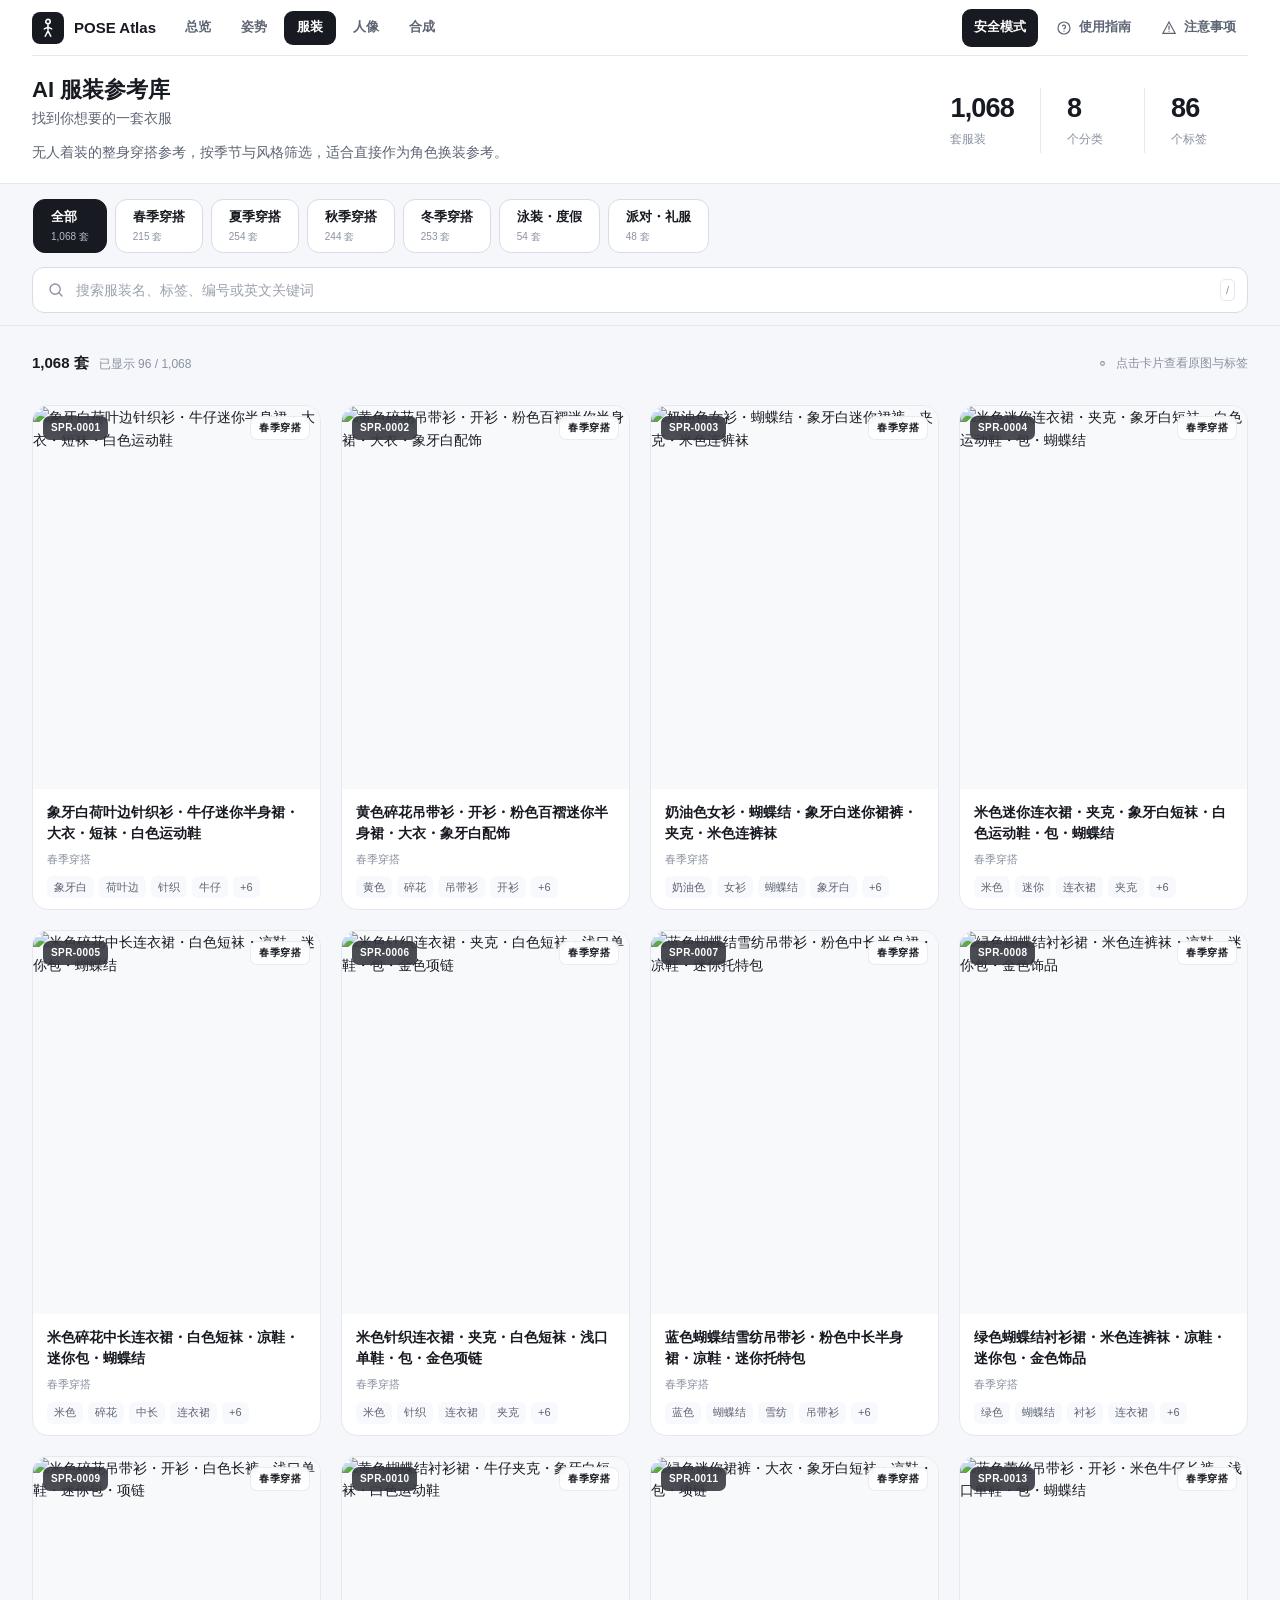
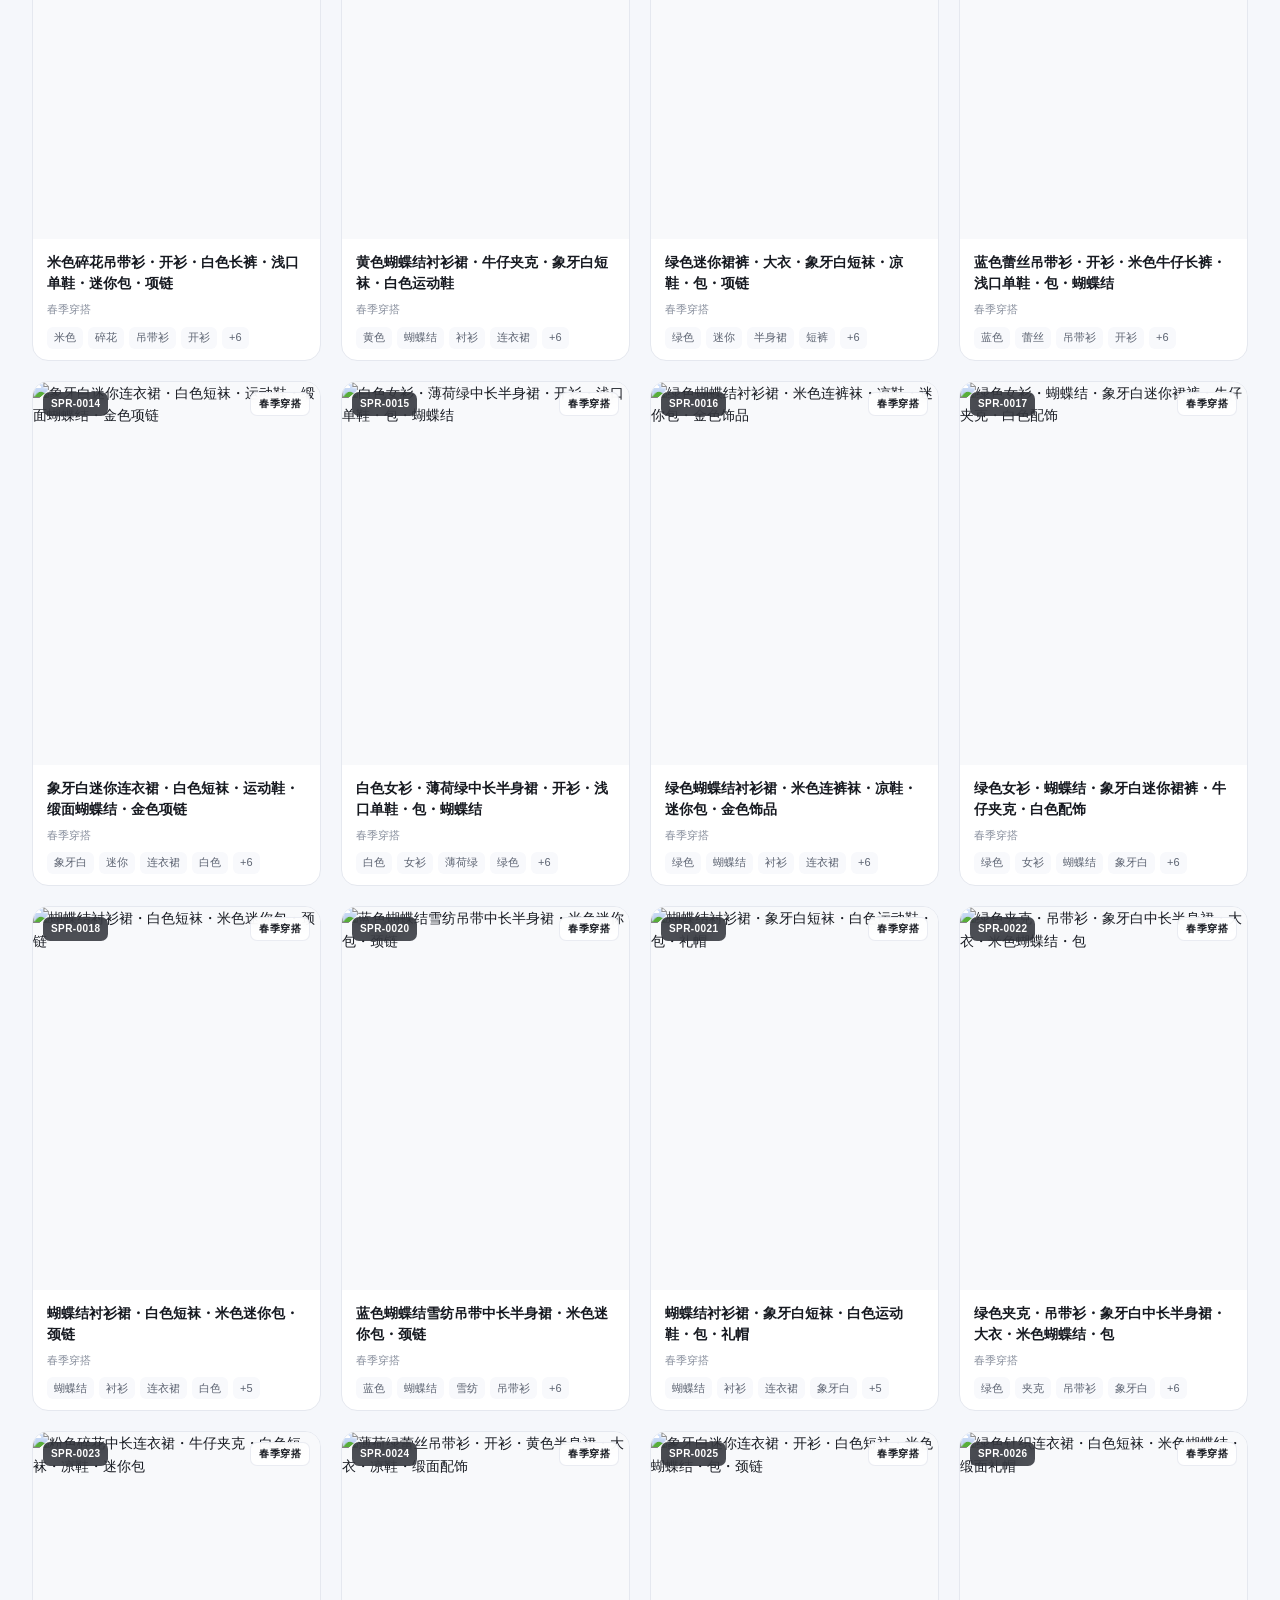
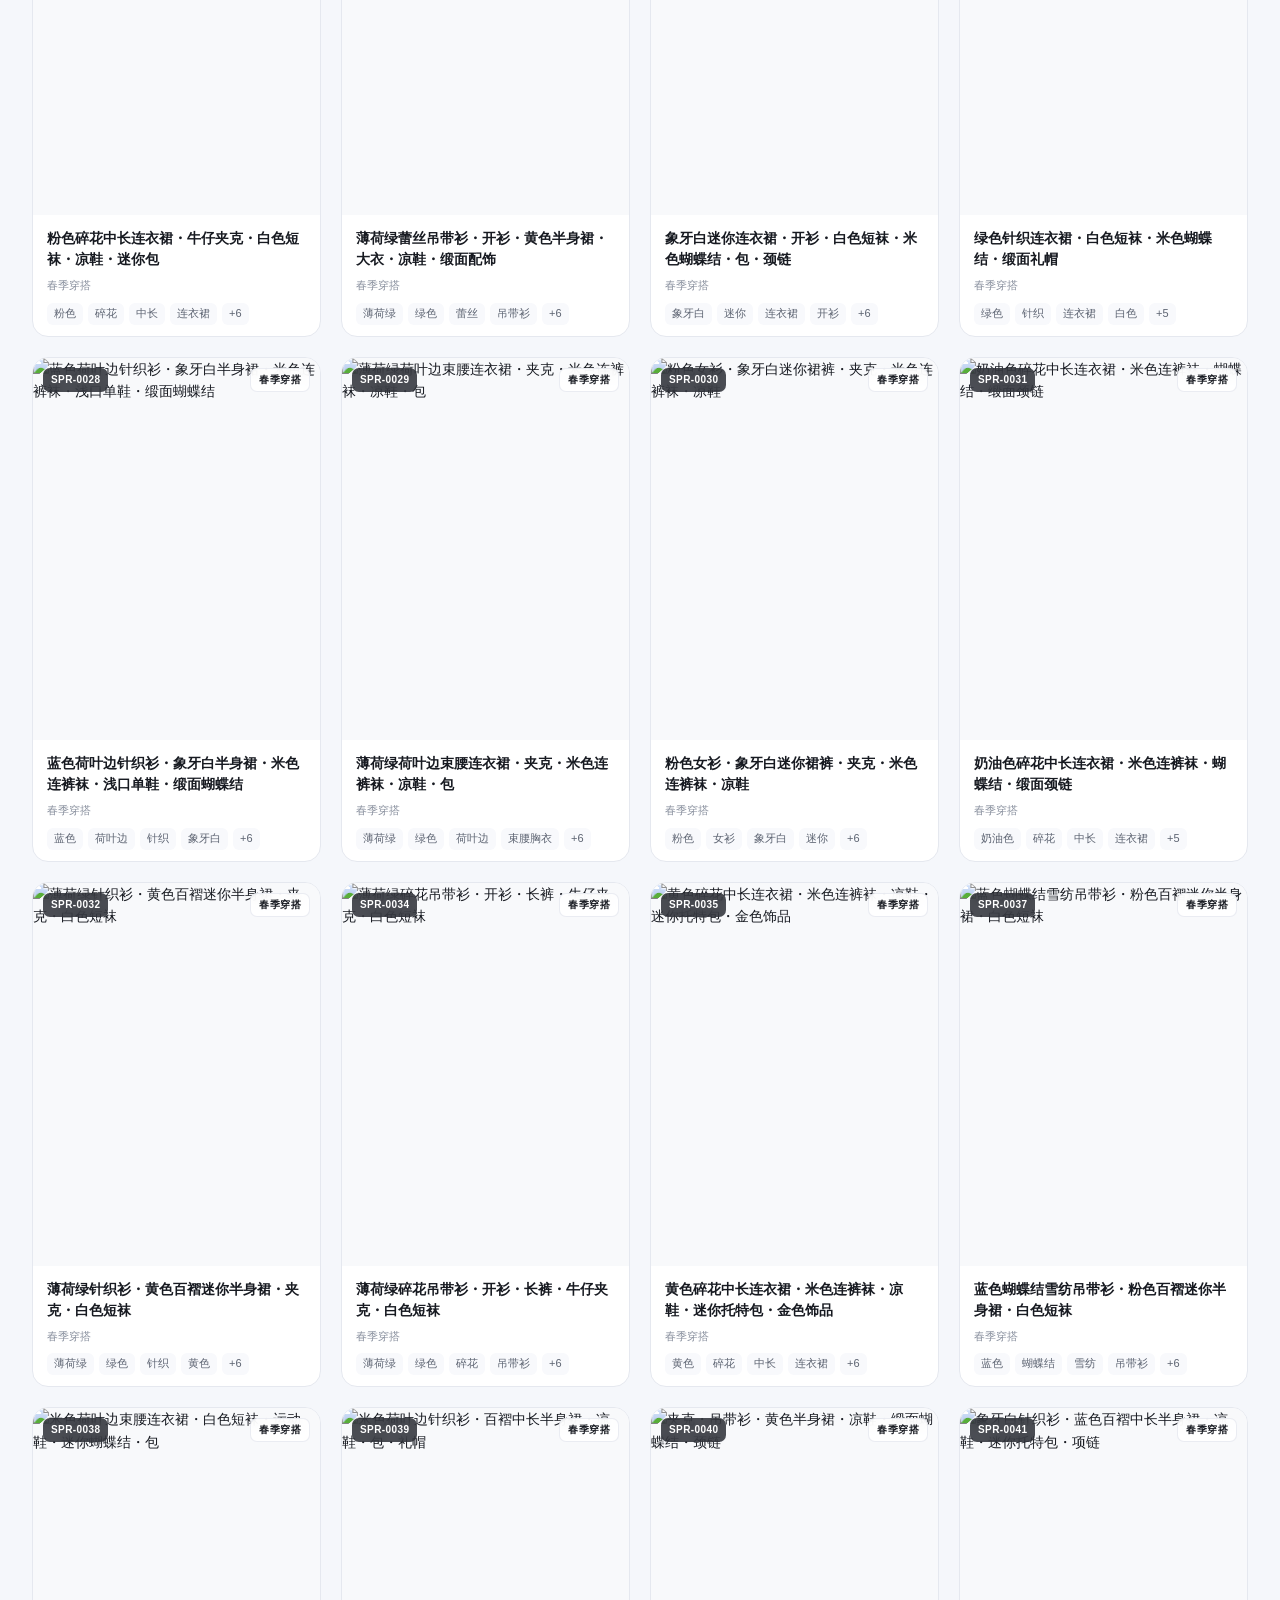
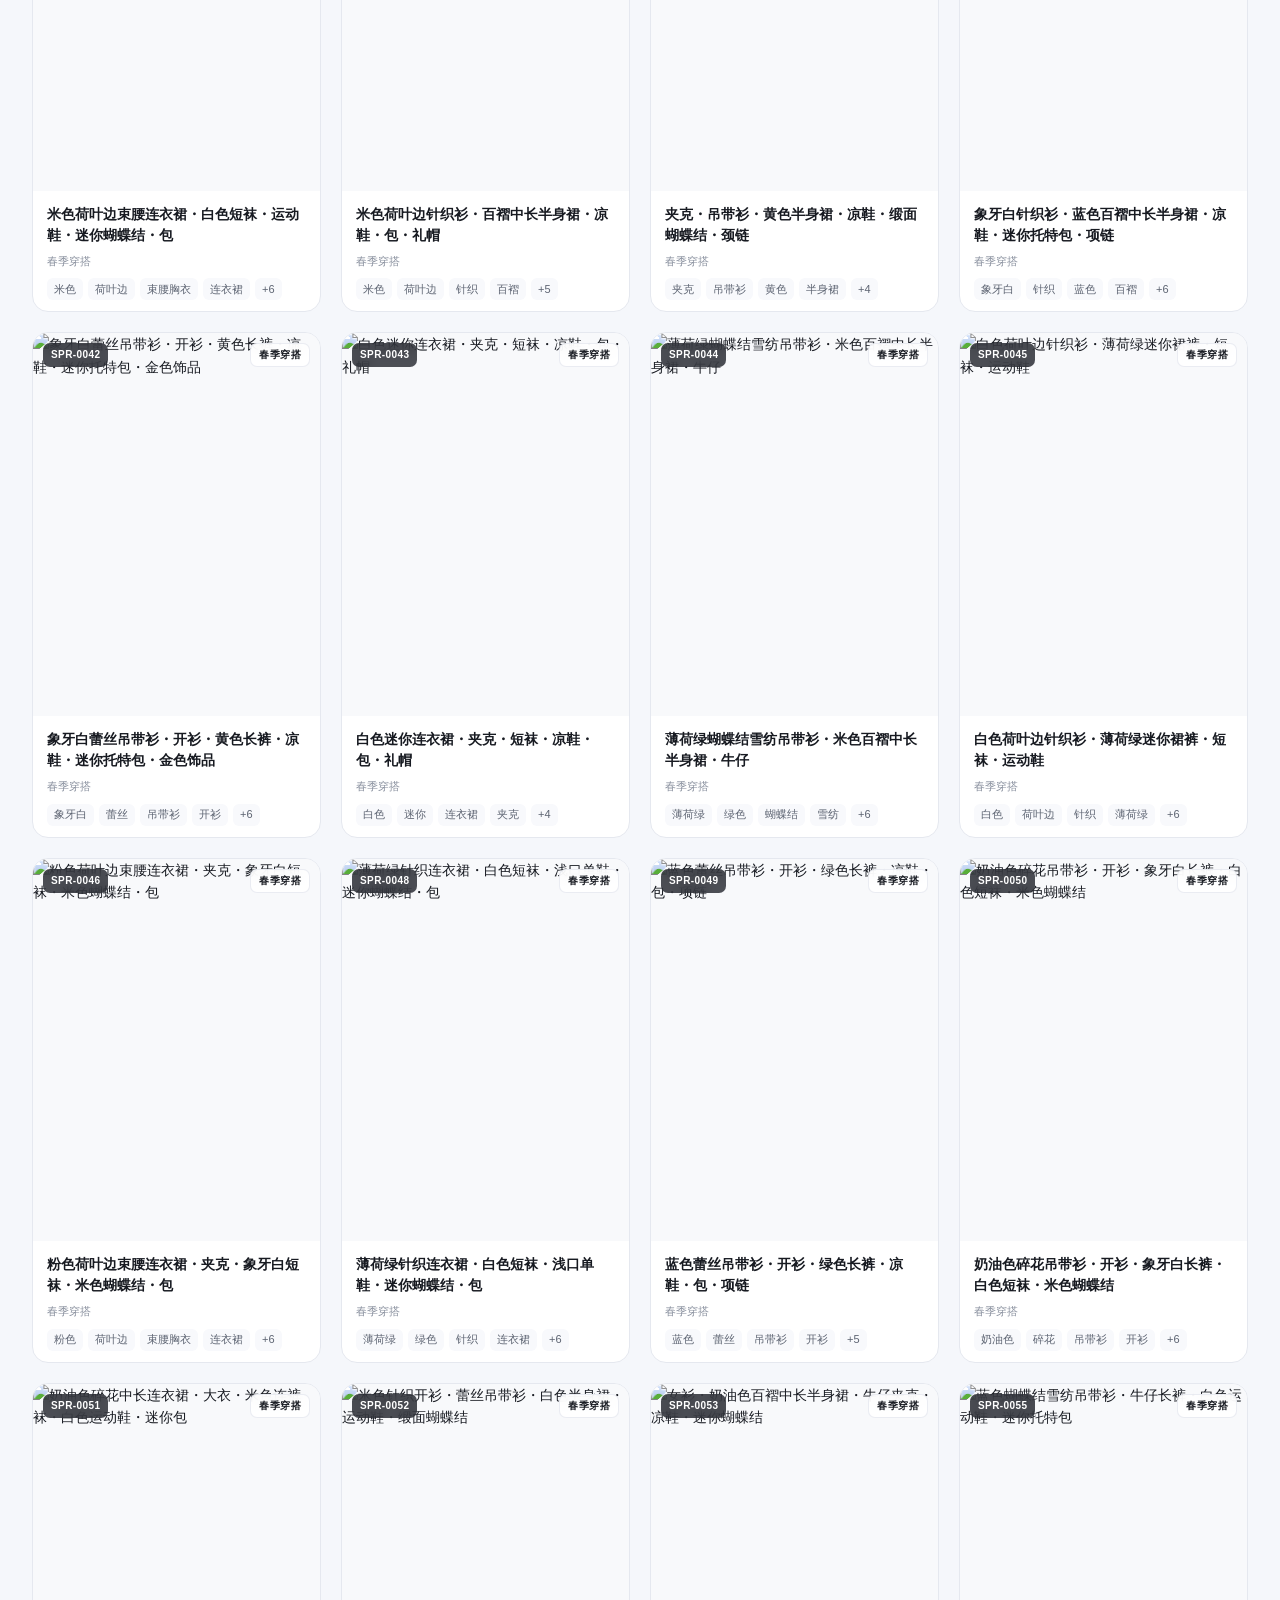
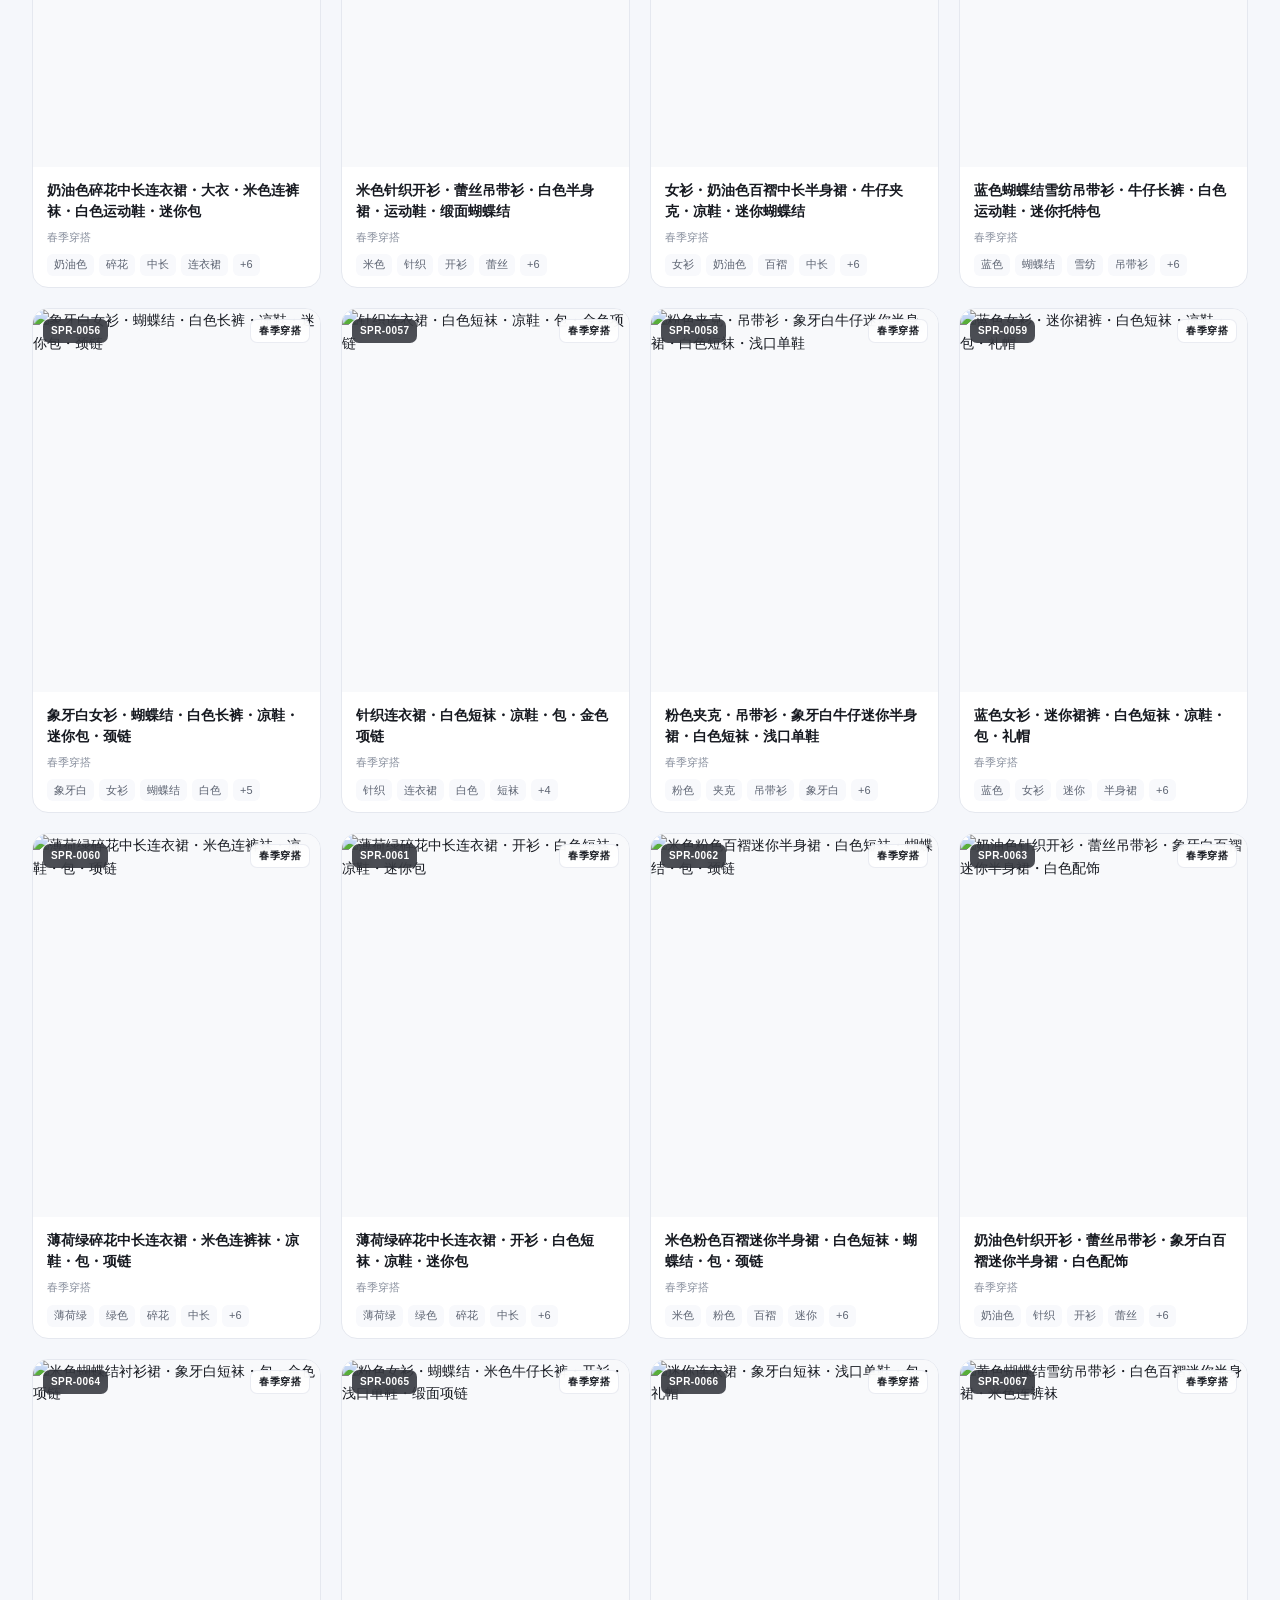
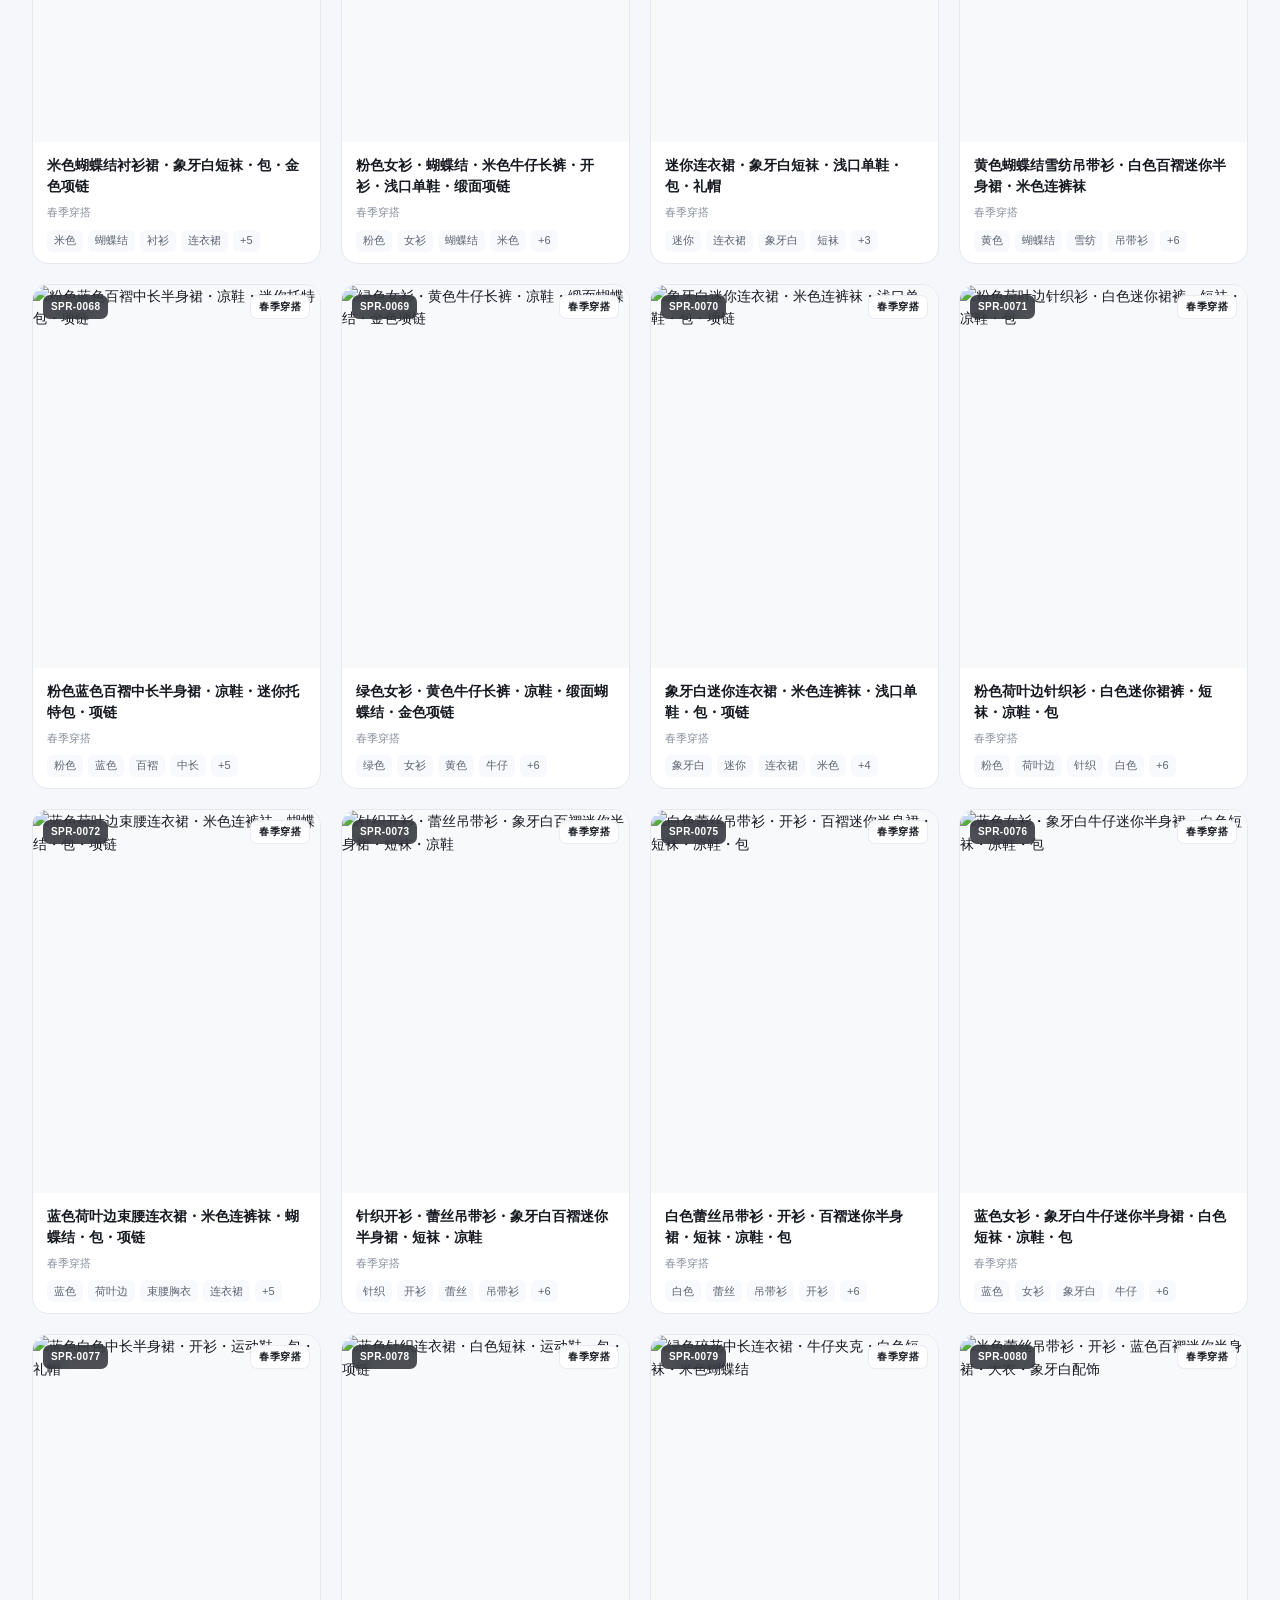
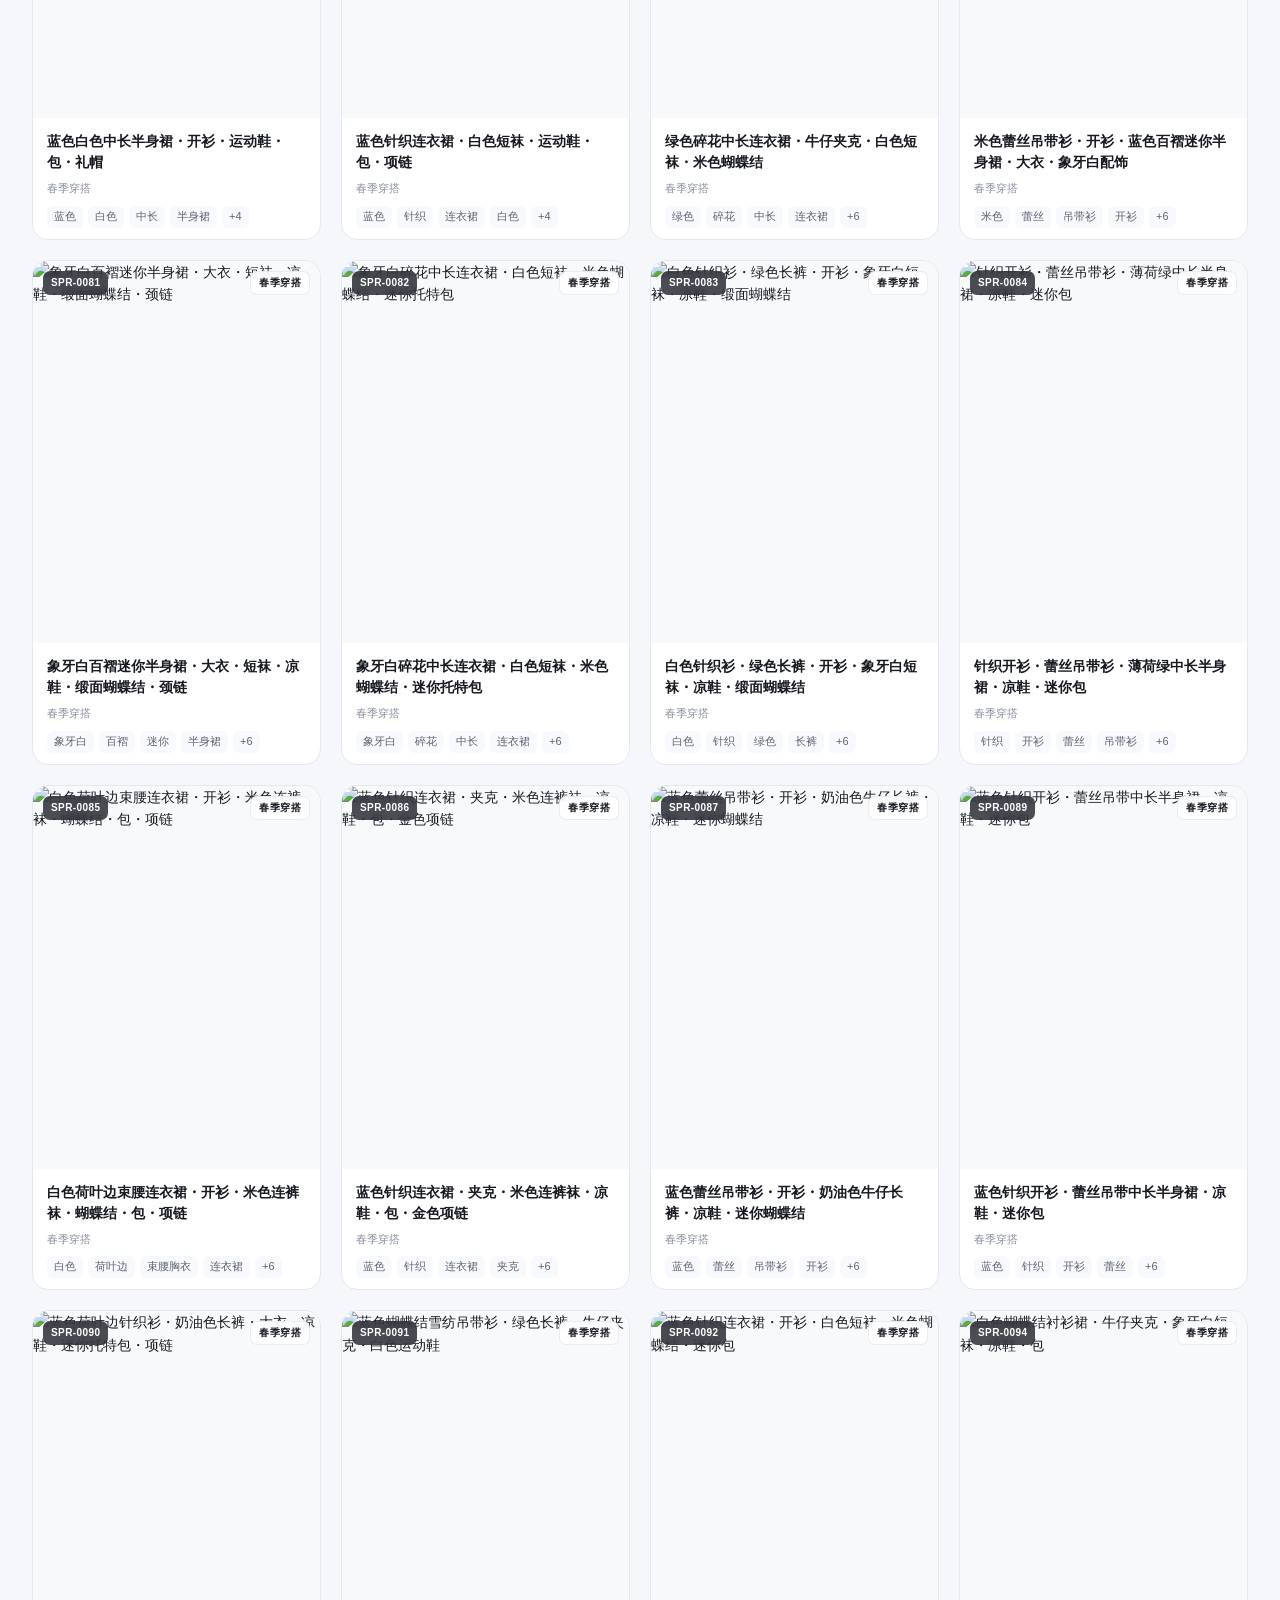
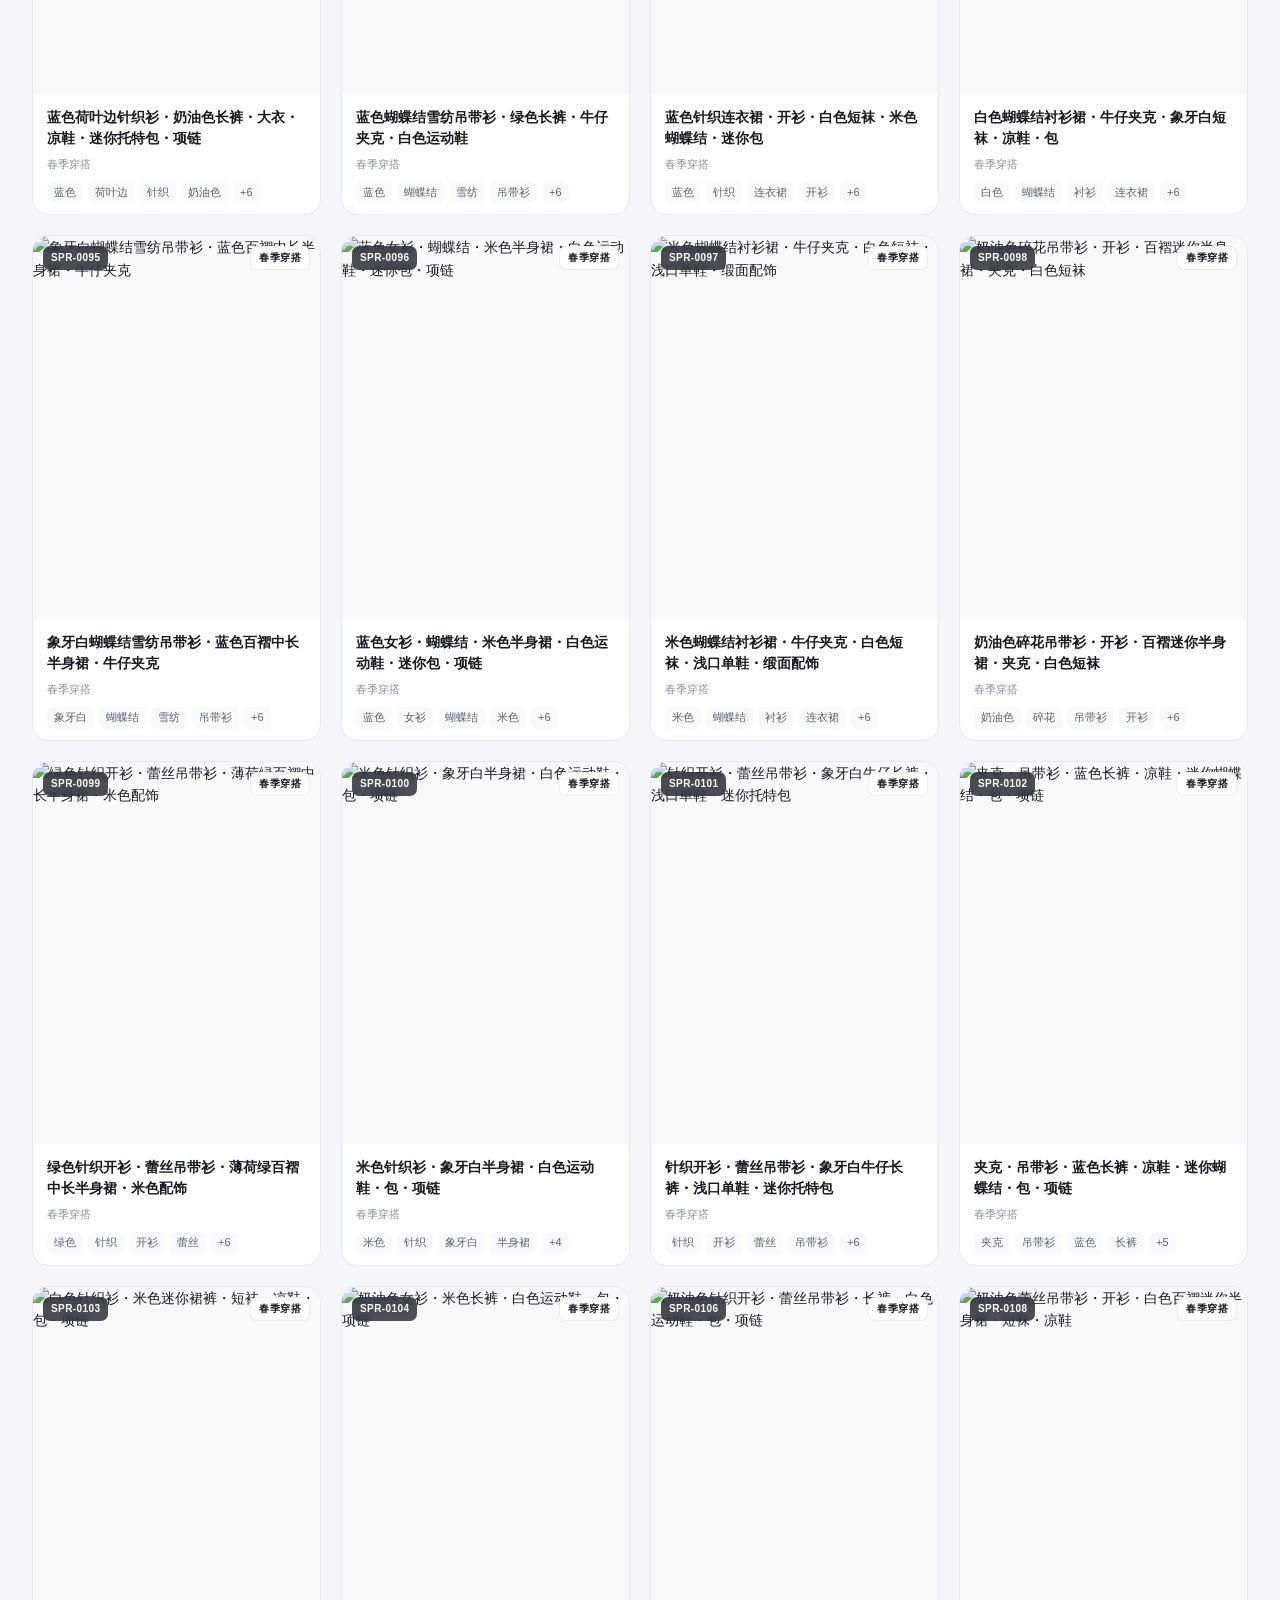
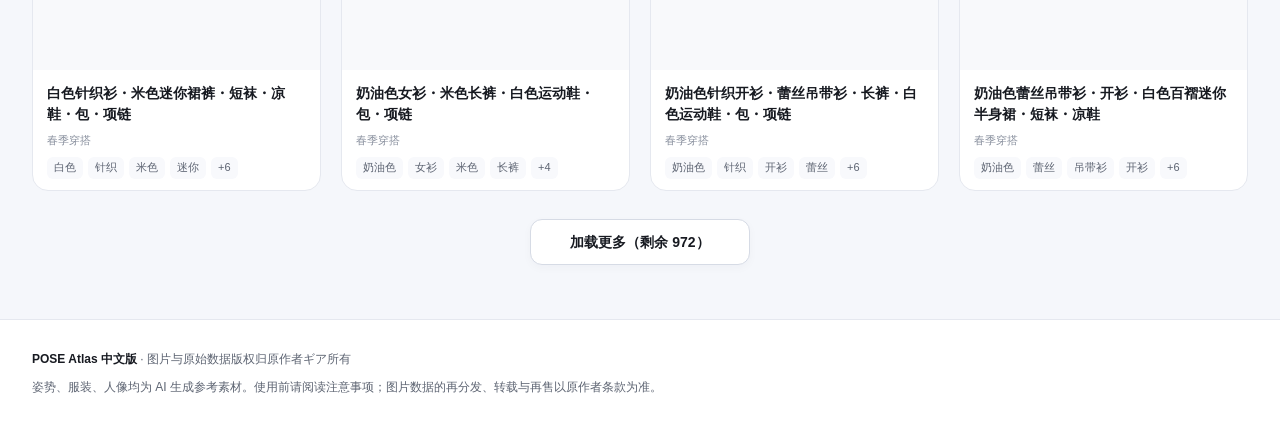
==== commit e702dabb: "Add a local ComfyUI studio, SFW browsing, and a tighter header. The public site now keeps three refe" ====
--- a/costumes/index.html
+++ b/costumes/index.html
@@ -140,7 +140,8 @@
       </div>
       <div id="viewerTags"></div>
       <div class="download-stack">
-        <a class="download-btn" id="downloadImage" href="#" download><svg width="17" height="17" viewBox="0 0 24 24" fill="none" stroke="currentColor" stroke-width="1.8" stroke-linecap="round"><path d="M12 3v12m-5-5 5 5 5-5M4 20h16"/></svg>下载原图</a>
+        <button class="download-btn" type="button" id="addToRecipe">加入合成</button>
+        <a class="open-btn" id="downloadImage" href="#" download><svg width="17" height="17" viewBox="0 0 24 24" fill="none" stroke="currentColor" stroke-width="1.8" stroke-linecap="round"><path d="M12 3v12m-5-5 5 5 5-5M4 20h16"/></svg>下载原图</a>
         <a class="open-btn" id="openImage" href="#" target="_blank" rel="noopener noreferrer"><svg width="16" height="16" viewBox="0 0 24 24" fill="none" stroke="currentColor" stroke-width="1.8" stroke-linecap="round"><path d="M14 4h6v6m0-6-9 9M19 14v6H4V5h6"/></svg>新窗口打开</a>
       </div>
       <dl class="metadata" id="viewerMeta"></dl>
@@ -169,6 +170,7 @@
   }
 };
 </script>
+<script src="/chrome.js"></script>
 <script src="/gallery-simple.js"></script>
 <script defer src="https://u.authbox.cn/script.js" data-website-id="cde8a23b-4bf6-4ded-8cd9-2c9551dc8d38"></script>
 </body>
--- a/site.css
+++ b/site.css
@@ -1,7 +1,7 @@
 :root{
   --bg:#f5f7fb;--surface:#fff;--surface-2:#f8f9fc;--text:#171a21;--text-2:#5d6472;
-  --text-3:#8a919f;--line:#e5e8ef;--line-strong:#d6dbe5;--accent:#5b5bd6;
-  --accent-dark:#4747b8;--accent-soft:#eeeeff;--success:#137a52;--shadow:0 14px 40px rgba(28,35,60,.09);
+  --text-3:#8a919f;--line:#e5e8ef;--line-strong:#d6dbe5;--accent:#1d4ed8;
+  --accent-dark:#1e3a8a;--accent-soft:#eef3fb;--success:#137a52;--shadow:0 14px 40px rgba(28,35,60,.09);
   --radius:16px;--font:-apple-system,BlinkMacSystemFont,"Segoe UI","PingFang SC","Hiragino Sans GB","Microsoft YaHei",sans-serif;
 }
 *{box-sizing:border-box}
@@ -13,26 +13,25 @@
 button,a{-webkit-tap-highlight-color:transparent}
 button{color:inherit}
 a{color:inherit}
-button:focus-visible,a:focus-visible,input:focus-visible,select:focus-visible,[tabindex]:focus-visible{outline:3px solid rgba(91,91,214,.28);outline-offset:2px}
+button:focus-visible,a:focus-visible,input:focus-visible,select:focus-visible,[tabindex]:focus-visible{outline:3px solid rgba(29,78,216,.28);outline-offset:2px}
 svg{display:block;flex:0 0 auto}
 .shell{width:min(1560px,calc(100% - 64px));margin-inline:auto}
-.site-header{position:relative;overflow:hidden;background:var(--surface);border-bottom:1px solid var(--line)}
-.site-header::before{content:"";position:absolute;inset:0;pointer-events:none;background:radial-gradient(700px 260px at 78% 0,rgba(91,91,214,.09),transparent 70%),radial-gradient(500px 220px at 4% 100%,rgba(54,162,196,.06),transparent 70%)}
+.site-header{position:relative;background:var(--surface);border-bottom:1px solid var(--line)}
 .topbar,.hero{position:relative}
-.topbar{min-height:68px;display:flex;align-items:center;justify-content:space-between;gap:20px;border-bottom:1px solid rgba(229,232,239,.75)}
-.brand{display:flex;align-items:center;gap:11px;text-decoration:none}
-.brand-mark{width:36px;height:36px;border-radius:11px;display:grid;place-items:center;color:#fff;background:linear-gradient(145deg,#7373e8,#4d4dc2);box-shadow:0 6px 16px rgba(91,91,214,.22)}
+.topbar{min-height:56px;display:flex;align-items:center;gap:16px;border-bottom:1px solid var(--line)}
+.brand{display:flex;align-items:center;gap:10px;text-decoration:none;flex:0 0 auto}
+.brand-mark{width:32px;height:32px;border-radius:8px;display:grid;place-items:center;color:#fff;background:var(--text)}
 .brand-copy{display:flex;flex-direction:column;line-height:1.2}
-.brand-copy strong{font-size:15px;letter-spacing:.02em}
-.brand-copy span{font-size:10px;color:var(--text-3);letter-spacing:.16em;text-transform:uppercase;margin-top:4px}
+.brand-copy strong{font-size:15px}
+.brand-copy span{display:none}
 .top-actions{display:flex;align-items:center;gap:6px}
 .action-btn{height:38px;padding:0 12px;border:0;border-radius:9px;background:transparent;color:var(--text-2);display:inline-flex;align-items:center;gap:7px;cursor:pointer;text-decoration:none;font-size:13px;font-weight:600}
 .action-btn:hover{background:var(--surface-2);color:var(--text)}
 .action-btn.author{border:1px solid var(--line);margin-left:5px}
-.hero{display:flex;align-items:center;justify-content:space-between;gap:40px;padding:34px 0 32px}
-.eyebrow{margin:0 0 8px;color:var(--accent);font-size:11px;font-weight:800;letter-spacing:.16em;text-transform:uppercase}
-.hero h1{margin:0;font-size:clamp(28px,3vw,40px);line-height:1.2;letter-spacing:-.035em;font-weight:800}
-.hero h1 .hero-tagline{display:block;margin-top:7px;color:var(--text-2);font-size:15px;font-weight:500;letter-spacing:0;line-height:1.4}
+.hero{display:flex;align-items:center;justify-content:space-between;gap:24px;padding:20px 0 18px}
+.eyebrow{display:none}
+.hero h1{margin:0;font-size:22px;line-height:1.3;font-weight:700}
+.hero h1 .hero-tagline{display:block;margin-top:4px;color:var(--text-2);font-size:14px;font-weight:500;line-height:1.4}
 .sr-only{position:absolute!important;width:1px;height:1px;padding:0;margin:-1px;overflow:hidden;clip:rect(0,0,0,0);white-space:nowrap;border:0}
 .hero-desc{max-width:740px;margin:12px 0 0;color:var(--text-2);font-size:14px;line-height:1.8;text-wrap:pretty}
 .hero-stats{display:flex;align-items:center;flex:0 0 auto}
@@ -66,8 +65,7 @@
 .filter-field{min-width:0}
 .filter-label{display:block;margin:0 0 6px 2px;color:var(--text-2);font-size:11px;font-weight:700}
 .select-wrap{position:relative}
-.select-wrap::after{content:"";position:absolute;right:14px;top:50%;width:7px;height:7px;border-right:1.5px solid var(--text-2);border-bottom:1.5px solid var(--text-2);transform:translateY(-70%) rotate(45deg);pointer-events:none}
-select{width:100%;height:42px;padding:0 34px 0 12px;border:1px solid var(--line-strong);border-radius:10px;background:var(--surface);color:var(--text);font-size:13px;appearance:none;cursor:pointer;outline:none}
+select{width:100%;height:42px;padding:0 12px;border:1px solid var(--line-strong);border-radius:10px;background:var(--surface);color:var(--text);font-size:13px;appearance:none;-webkit-appearance:none;cursor:pointer;outline:none}
 .segmented{display:flex;gap:3px;padding:3px;border:1px solid var(--line-strong);border-radius:11px;background:#eceff5;overflow-x:auto;scrollbar-width:none}
 .segmented::-webkit-scrollbar{display:none}
 .segmented button{flex:1 0 auto;min-height:34px;padding:0 12px;border:0;border-radius:8px;background:transparent;color:var(--text-2);font-size:12px;font-weight:600;cursor:pointer;white-space:nowrap}
@@ -200,6 +198,7 @@
   .action-btn{width:36px;height:36px;padding:0;justify-content:center}
   .action-btn .action-text{display:none}
   .action-btn.author{display:inline-flex}
+  #safeModeBtn{width:auto;padding:0 10px;font-size:12px}
   .hero{display:block;padding:23px 0 21px}
   .eyebrow{font-size:10px;margin-bottom:6px}
   .hero h1{font-size:27px}
@@ -282,7 +281,8 @@
 @media(prefers-reduced-motion:reduce){
   *,*::before,*::after{scroll-behavior:auto!important;animation:none!important;transition:none!important}
 }
-.gallery-nav{display:flex;align-items:center;gap:4px;flex:1;min-width:0;justify-content:center}
+.gallery-nav{display:flex;align-items:center;gap:4px;flex:0 1 auto;min-width:0;justify-content:flex-start}
+.top-actions{margin-left:auto}
 .gallery-nav a{height:34px;padding:0 13px;border-radius:9px;text-decoration:none;font-size:13px;font-weight:700;color:var(--text-2);white-space:nowrap}
 .gallery-nav a:hover{background:var(--surface-2);color:var(--text)}
 .gallery-nav a[aria-current="page"]{background:var(--text);color:#fff}
@@ -294,12 +294,11 @@
 .card-meta .flag.hot{color:var(--success)}
 .filter-panel.simple-filters{grid-template-columns:minmax(280px,1.6fr) minmax(220px,1fr) auto}
 .hub-main{padding:28px 0 64px}
-.hub-grid{display:grid;grid-template-columns:repeat(3,minmax(0,1fr));gap:22px}
+.hub-grid{display:grid;grid-template-columns:repeat(2,minmax(0,1fr));gap:18px}
 .hub-card{display:flex;flex-direction:column;min-width:0;background:var(--surface);border:1px solid var(--line);border-radius:var(--radius);overflow:hidden;text-decoration:none;color:inherit;transition:transform .18s,box-shadow .18s,border-color .18s}
 .hub-card:hover,.hub-card:focus-visible{transform:translateY(-3px);border-color:#ccd1e3;box-shadow:var(--shadow)}
-.hub-preview{display:grid;grid-template-columns:1.4fr .8fr;grid-template-rows:1fr 1fr;height:280px;background:#eef0f4}
+.hub-preview{display:grid;grid-template-columns:1fr 1fr;grid-template-rows:1fr 1fr;height:240px;background:#eef0f4}
 .hub-preview img{display:block;width:100%;height:100%;object-fit:cover}
-.hub-preview img:first-child{grid-row:1 / span 2}
 .hub-card-body{padding:18px 18px 20px}
 .hub-card-body h2{margin:0 0 6px;font-size:20px;letter-spacing:-.02em}
 .hub-card-body p{margin:0;color:var(--text-2);font-size:13px;line-height:1.7}
@@ -317,3 +316,44 @@
   .hub-main{padding-top:18px}
   .filter-panel.simple-filters{grid-template-columns:1fr}
 }
+.gallery-nav a{display:inline-flex;align-items:center;gap:6px}
+.nav-count{min-width:18px;height:18px;padding:0 5px;border-radius:9px;background:var(--text);color:#fff;font-size:12px;line-height:18px;text-align:center}
+.gallery-nav a[aria-current="page"] .nav-count{background:#fff;color:var(--text)}
+#safeModeBtn[aria-pressed="true"]{background:var(--text);color:#fff}
+.atlas-toast{position:fixed;left:50%;bottom:28px;z-index:120;transform:translateX(-50%);min-height:40px;padding:8px 16px;border-radius:10px;background:var(--text);color:#fff;font-size:13px;font-weight:600;box-shadow:0 8px 24px rgba(23,26,33,.2)}
+.safe-dialog-actions{display:flex;flex-wrap:wrap;gap:8px;margin-top:16px}
+.studio-hero{padding-bottom:8px}
+.studio-main{display:grid;grid-template-columns:minmax(0,1fr) minmax(280px,.9fr);gap:22px;padding:18px 0 56px;align-items:start}
+.studio-board,.studio-result{background:var(--surface);border:1px solid var(--line);border-radius:var(--radius);padding:18px}
+.studio-slots{display:grid;grid-template-columns:repeat(3,minmax(0,1fr));gap:10px}
+.studio-slot{display:flex;flex-direction:column;min-width:0;border:1px solid var(--line);border-radius:12px;overflow:hidden;background:var(--surface-2)}
+.studio-slot img{display:block;width:100%;aspect-ratio:3/4;object-fit:cover;background:#eef0f4}
+.studio-slot-empty,.studio-slot-copy{padding:12px}
+.studio-slot-empty strong,.studio-slot-copy strong{display:block;font-size:13px}
+.studio-slot-empty span,.studio-slot-copy span{display:block;margin-top:4px;color:var(--text-3);font-size:12px;overflow:hidden;text-overflow:ellipsis;white-space:nowrap}
+.studio-slot-bar{display:grid;grid-template-columns:1fr 1fr 1fr;gap:4px;padding:8px;border-top:1px solid var(--line)}
+.studio-slot-bar .open-btn{min-height:34px;font-size:12px;font-weight:600}
+.studio-slot-bar .open-btn:disabled{opacity:.4;cursor:not-allowed}
+.studio-slot-actions{display:flex;gap:8px;margin:12px 0 16px}
+.studio-slot-actions .open-btn{min-height:38px;padding:0 14px}
+.studio-field{display:block;margin:0 0 14px}
+.studio-field>span{display:block;margin-bottom:6px;color:var(--text-2);font-size:12px;font-weight:600}
+.studio-field textarea,.studio-field input[type="text"],.studio-field input[type="url"],.studio-field input[type="password"]{width:100%;border:1px solid var(--line-strong);border-radius:10px;background:#fff;color:var(--text);padding:10px 12px;font-size:14px}
+.studio-field textarea{min-height:160px;resize:vertical;line-height:1.6}
+.studio-check{display:flex;align-items:center;gap:8px;margin:8px 0 0;color:var(--text-2);font-size:13px}
+.studio-inline{display:flex;align-items:center;gap:10px;margin:8px 0 4px}
+.studio-status{margin:0;color:var(--text-2);font-size:12px}
+.studio-hint{margin:10px 0 0;color:var(--text-3);font-size:12px;line-height:1.7}
+.studio-hint code{font:inherit}
+.studio-run{width:100%;margin-top:8px}
+.studio-canvas{position:relative;min-height:420px;display:grid;place-items:center;background:#eef0f4;border-radius:12px;overflow:hidden}
+.studio-canvas img{display:block;width:100%;height:100%;max-height:720px;object-fit:contain;background:#eef0f4}
+.studio-canvas p{margin:0;padding:24px;color:var(--text-3);text-align:center}
+.studio-progress{position:absolute;left:50%;bottom:16px;transform:translateX(-50%);margin:0;padding:6px 12px;border-radius:99px;background:rgba(23,26,33,.78);color:#fff;font-size:12px}
+.studio-result-actions{display:grid;gap:10px;margin-top:12px}
+.studio-error{margin:0;color:#b42318;font-size:13px}
+@media(max-width:860px){
+  .studio-main{grid-template-columns:1fr}
+  .studio-slots{grid-template-columns:1fr}
+  .studio-canvas{min-height:280px}
+}
